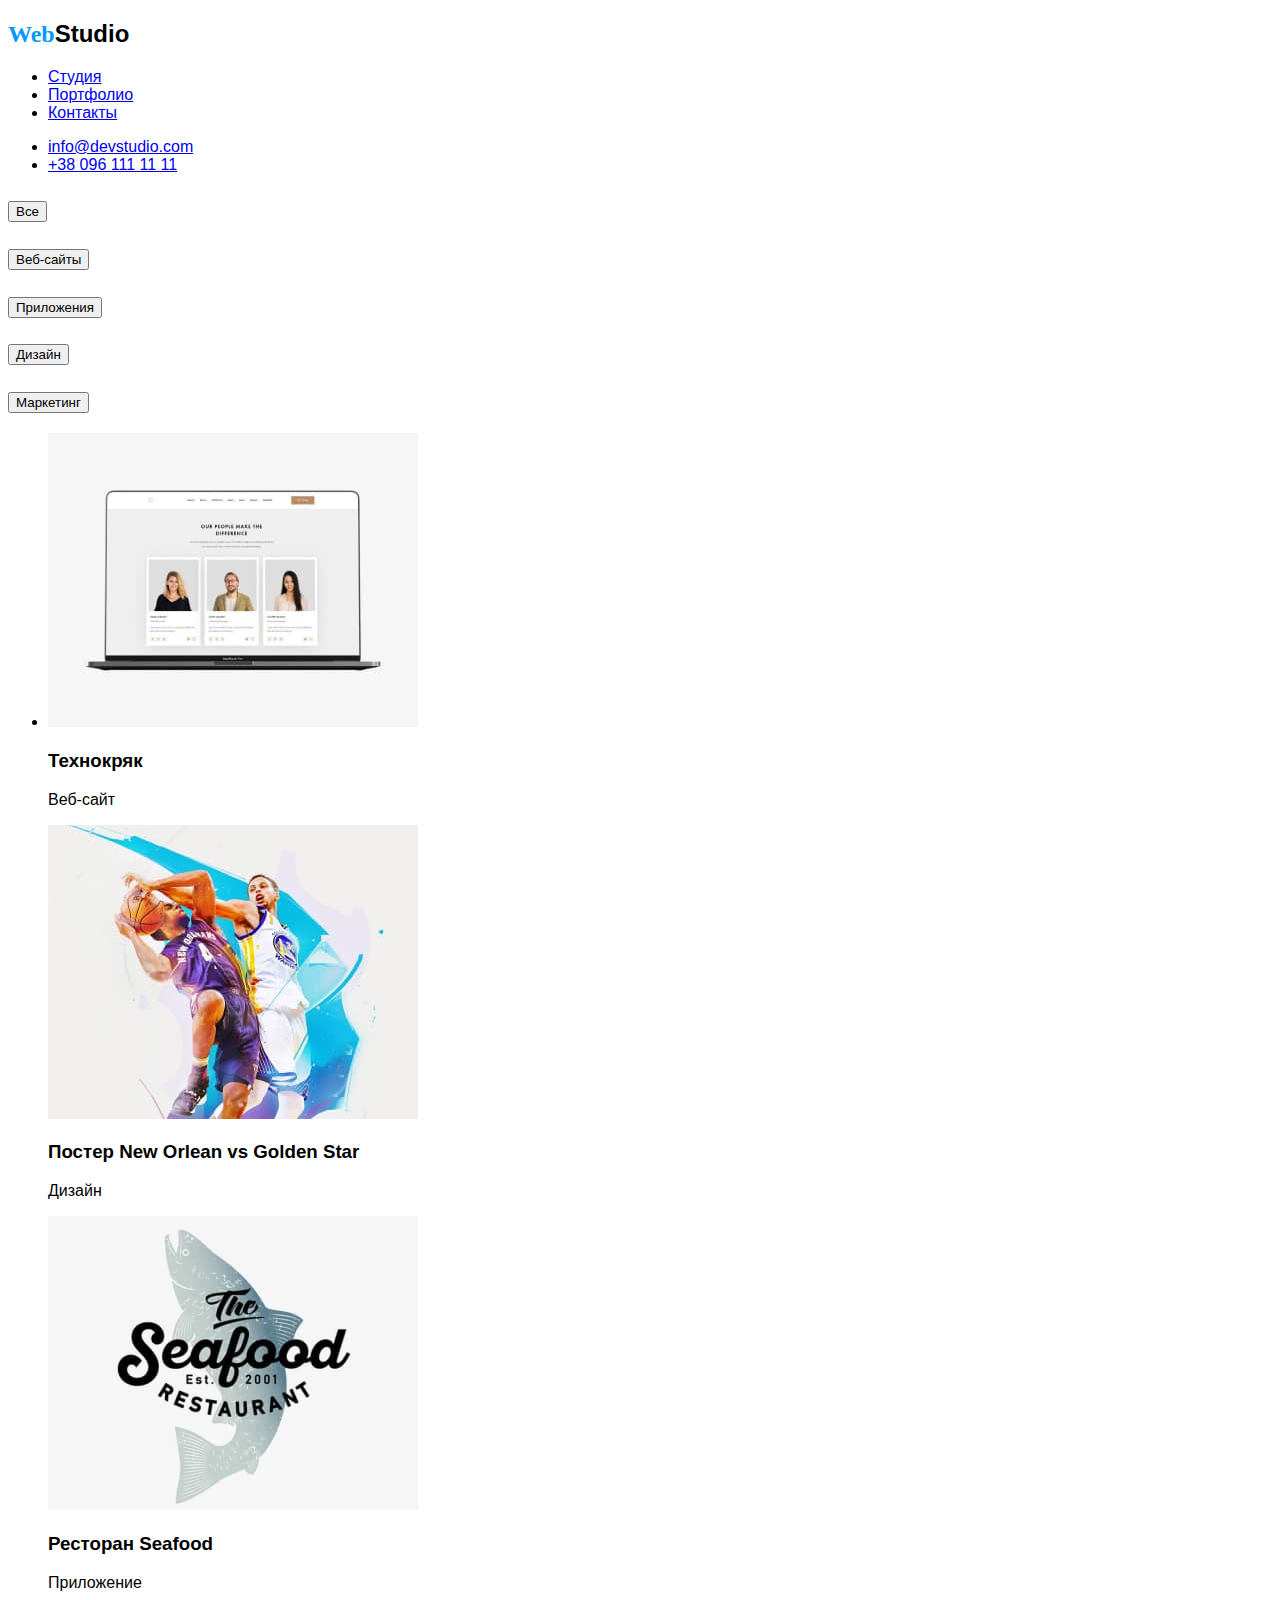
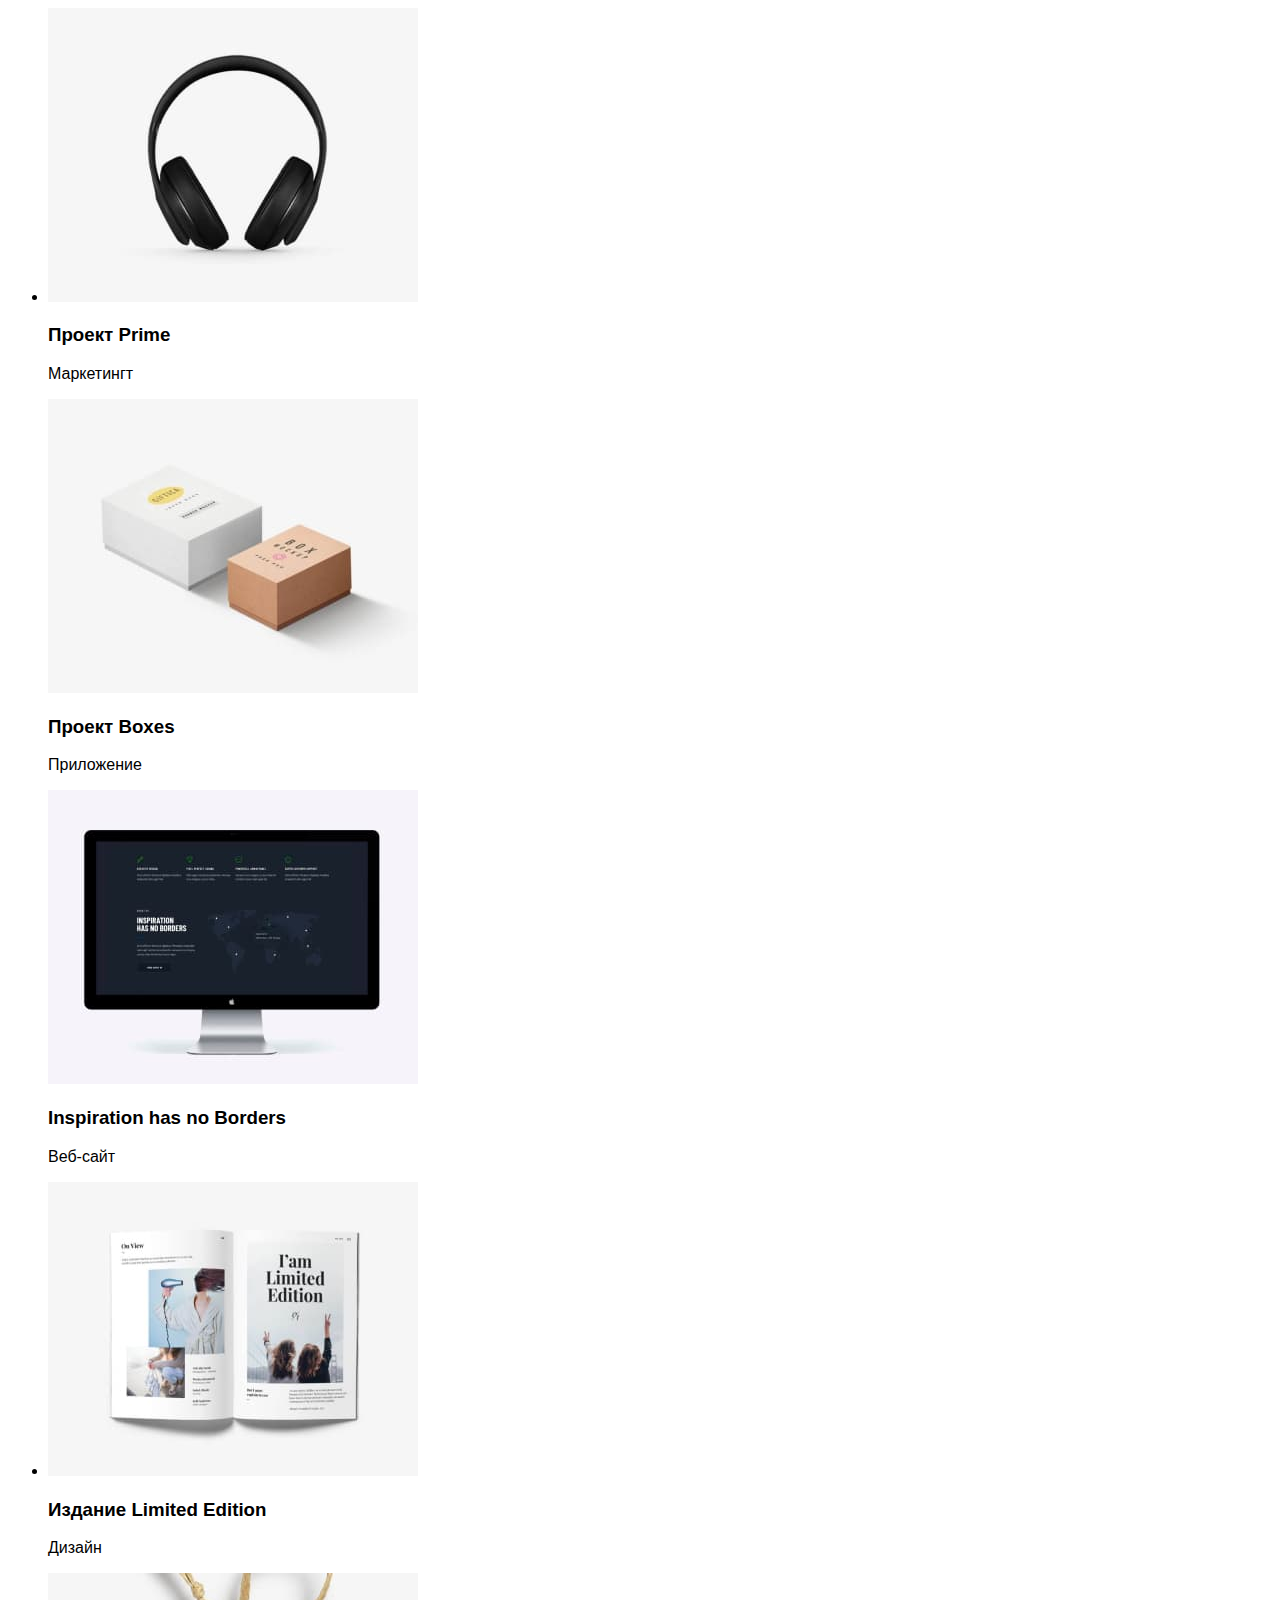
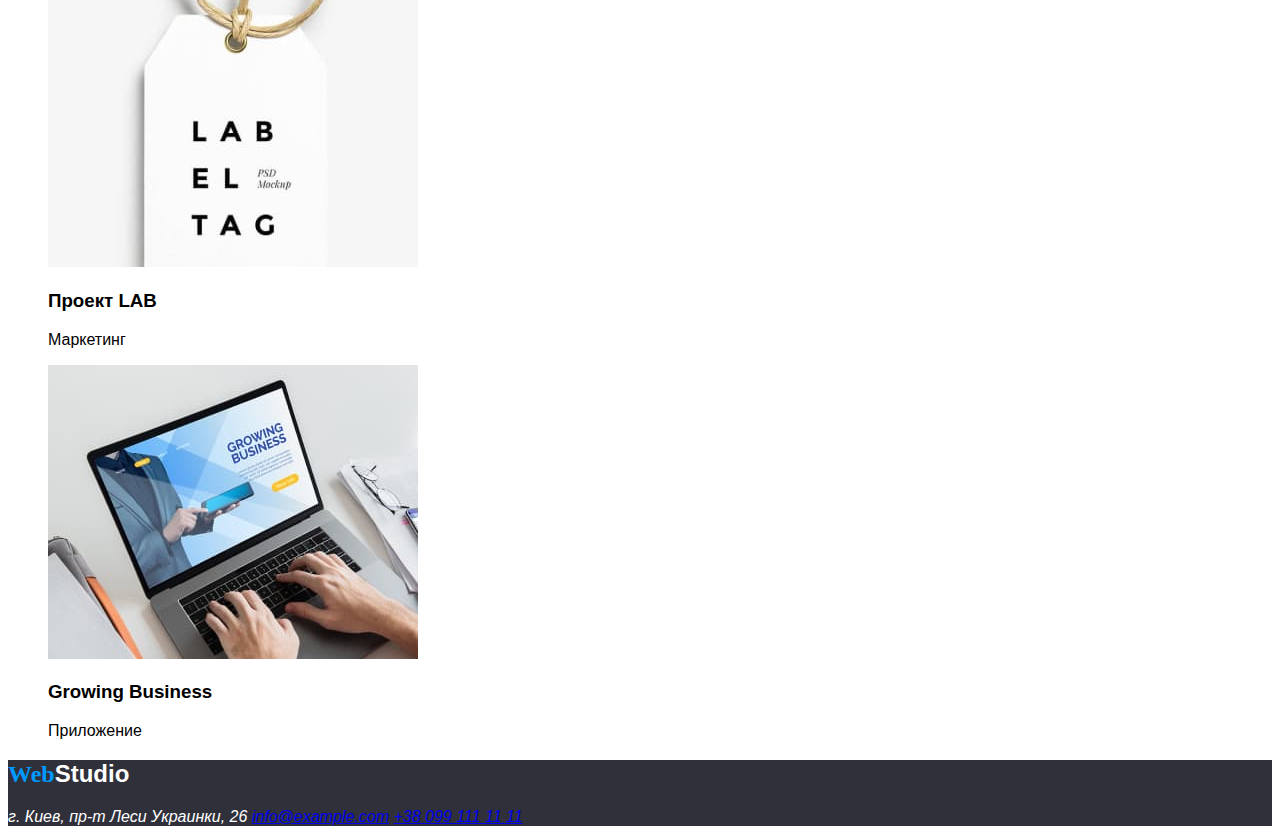
==== portfolio.html @ a8408c74 "новая страница" ====
<!DOCTYPE html>
<html lang="ru">
<head>
    <meta charset="UTF-8">
    <meta http-equiv="X-UA-Compatible" content="IE=edge">
    <meta name="viewport" content="width=device-width, initial-scale=1.0">
    <title>portfolio</title>

    <link rel="stylesheet" href="css/style.css">
</head>
<body>
    <!--Container-->
    
    <!--Верхняя линия-->
    <header class="Верхняя-линия">
        <nav>
            <h2><a href="Web-Studio"></a><span class="accent">Web</span>Studio</h2>
            <ul>
                <li><a href="Студия">Студия</a></li>
                <li><a href="Портфолио">Портфолио</a></li>
                <li><a href="Контакты">Контакты</a></li>
            </ul>
        </nav>

        <ul>
            <li><a href="https://info@devstudio.com" target="_blank" rel="">info@devstudio.com</a></li>
            <li><a href="tel:+380961111111">+38 096 111 11 11</a></li>
        </ul>
    
    </header>

    <main>
        <!--knopka-->
        <section class="knopka">
            <h2><button type="button">Все</button></h2>
        
            <h2><button type="button">Веб-сайты</button></h2>
        
            <h2><button type="button">Приложения</button></h2>
        
            <h2><button type="button">Дизайн</button></h2>
        
            <h2><button type="button">Маркетинг</button></h2>
        </section>

        <!--foto-->
        <section class="foto">

            <!--erste-->
            <ul class="erste">

                <li>

                    <img src="img/Technokryak.jpg" alt="Technokryak" width="370" height="294">
                    <h3>Технокряк</h3>
                    <p>Веб-сайт</p>
                                
                    <img src="img/NewOrleanvsGoldenStar.jpg" alt="New Orleanvs Golden Star" width="370" height="294">
                    <h3>Постер New Orlean vs Golden Star</h3>
                    <p>Дизайн</p>

                    <img src="img/Seafood.jpg" alt="Seafood" width="370" height="294">
                    <h3>Ресторан Seafood</h3>
                    <p>Приложение</p>
                </li>

            </ul>

            <!--zweite-->
            <ul class="zweite">

                <li>  

                    <img src="img/Prime.jpg" alt="Prime" width="370" height="294">
                    <h3>Проект Prime</h3>
                    <p>Маркетингт</p>
                        
                    <img src="img/Boxes.jpg" alt="Boxes" width="370" height="294">
                    <h3>Проект Boxes</h3>
                    <p>Приложение</p>

                    <img src="img/Borders.jpg" alt="Borders" width="370" height="294">
                    <h3>Inspiration has no Borders</h3>
                    <p>Веб-сайт</p>
                </li>

            </ul>

            <!--dritte-->
            <ul class="dritte">

                <li>
                    <img src="img/LimitedEdition.jpg" alt="Limited Edition" width="370" height="294">
                    <h3>Издание Limited Edition</h3>
                    <p>Дизайн</p>

                    <img src="img/LAB.jpg" alt="LAB" width="370" height="294">
                    <h3>Проект LAB</h3>
                    <p>Маркетинг</p>

                    <img src="img/Business.jpg" alt="Business" width="370" height="294">
                    <h3>Growing Business</h3>
                    <p>Приложение</p>
                </li>
                
            </ul>

        </section>

        
    </main>

    <footer>
        <section class="footer">
            <h2><span class="accent">Web</span>Studio</h2>
            <address>
                г. Киев, пр-т Леси Украинки, 26
                <a href="https://info@example.com" target="_blank">info@example.com</a>
                <a href="tel:+380991111111">+38 099 111 11 11</a>
        
            </address>
        </section>

    </footer>


</body>
</html>
---- css/style.css ----
body {
  font-family: -apple-system, BlinkMacSystemFont, "Segoe UI", Roboto, Oxygen,
    Ubuntu, Cantarell, "Open Sans", "Helvetica Neue", sans-serif;
}

.accent {
  font-family: Georgia, "Times New Roman", Times, serif;
  color: #0099ff;
  background-color: ;
}

.Шапка {
  color: cornsilk;
  background-color: #2f303a;
}
.footer {
  background-color: #2f303a;
  color: white;
}
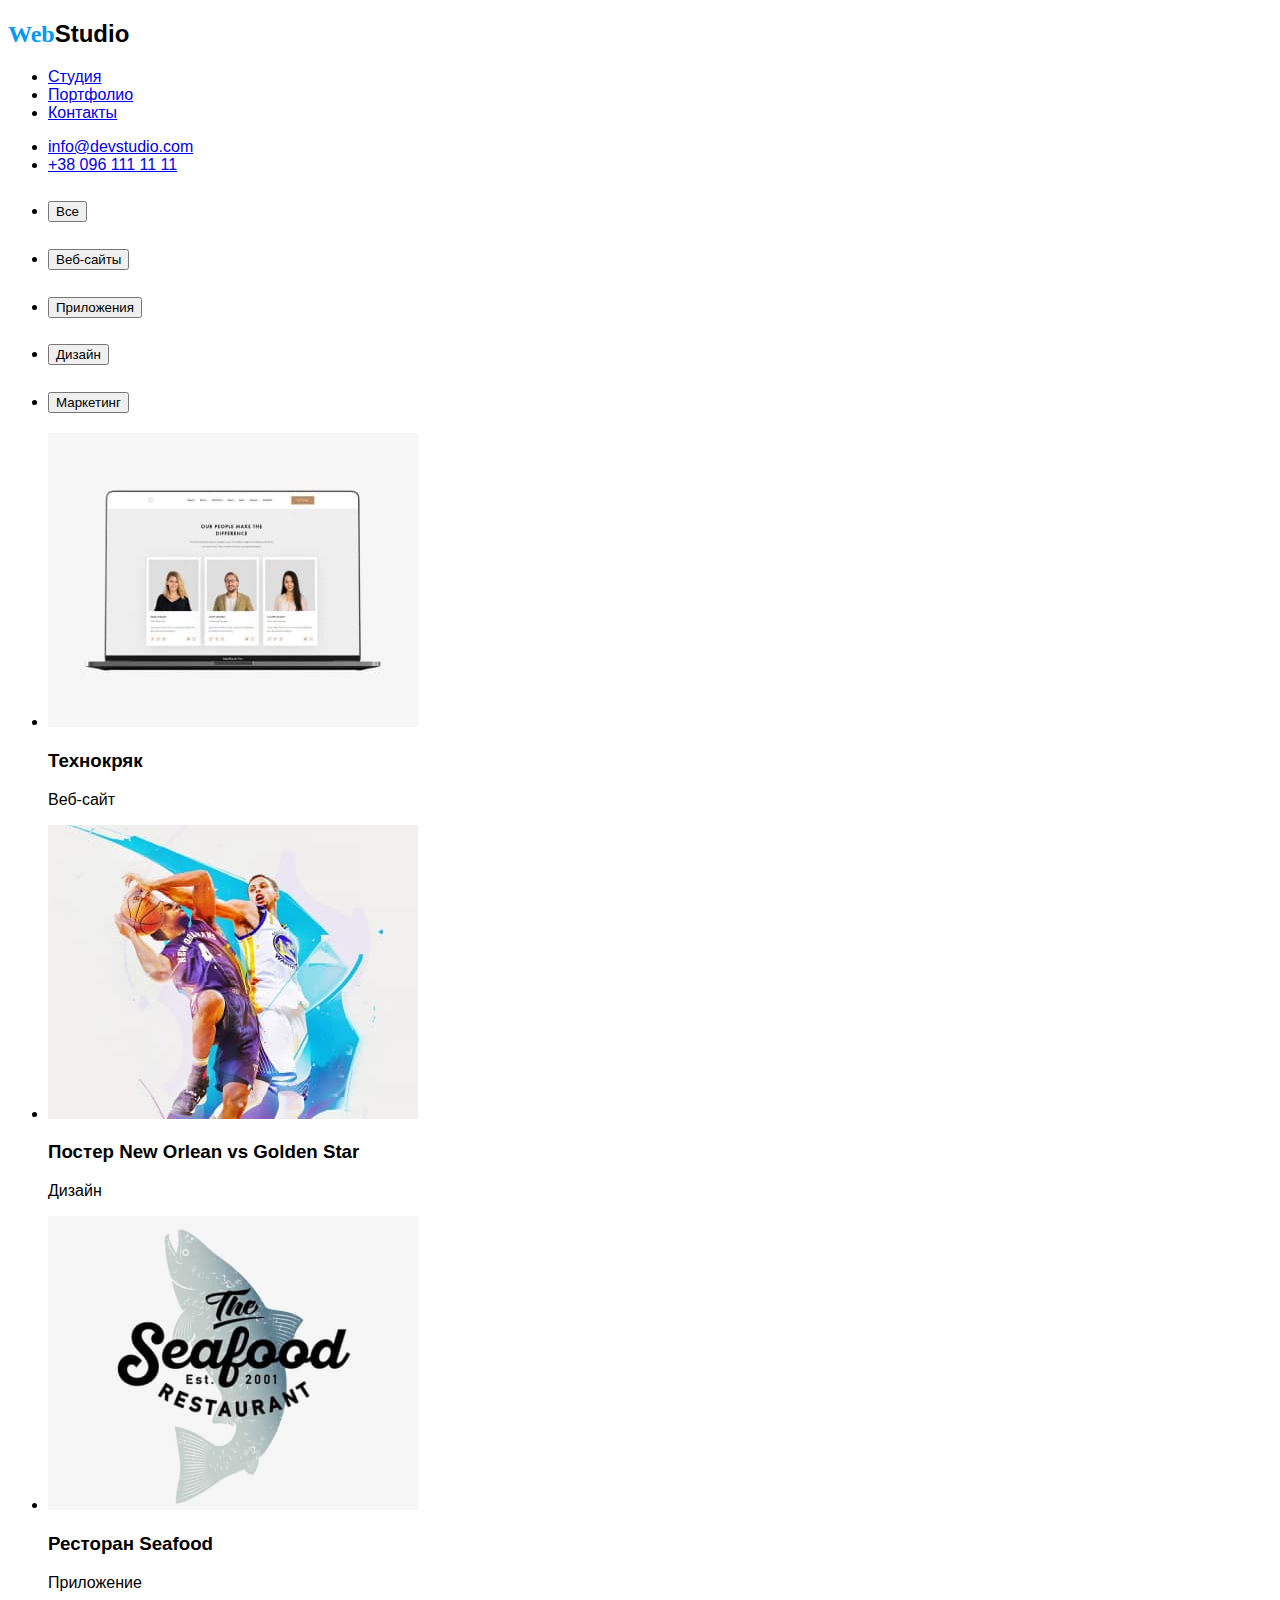
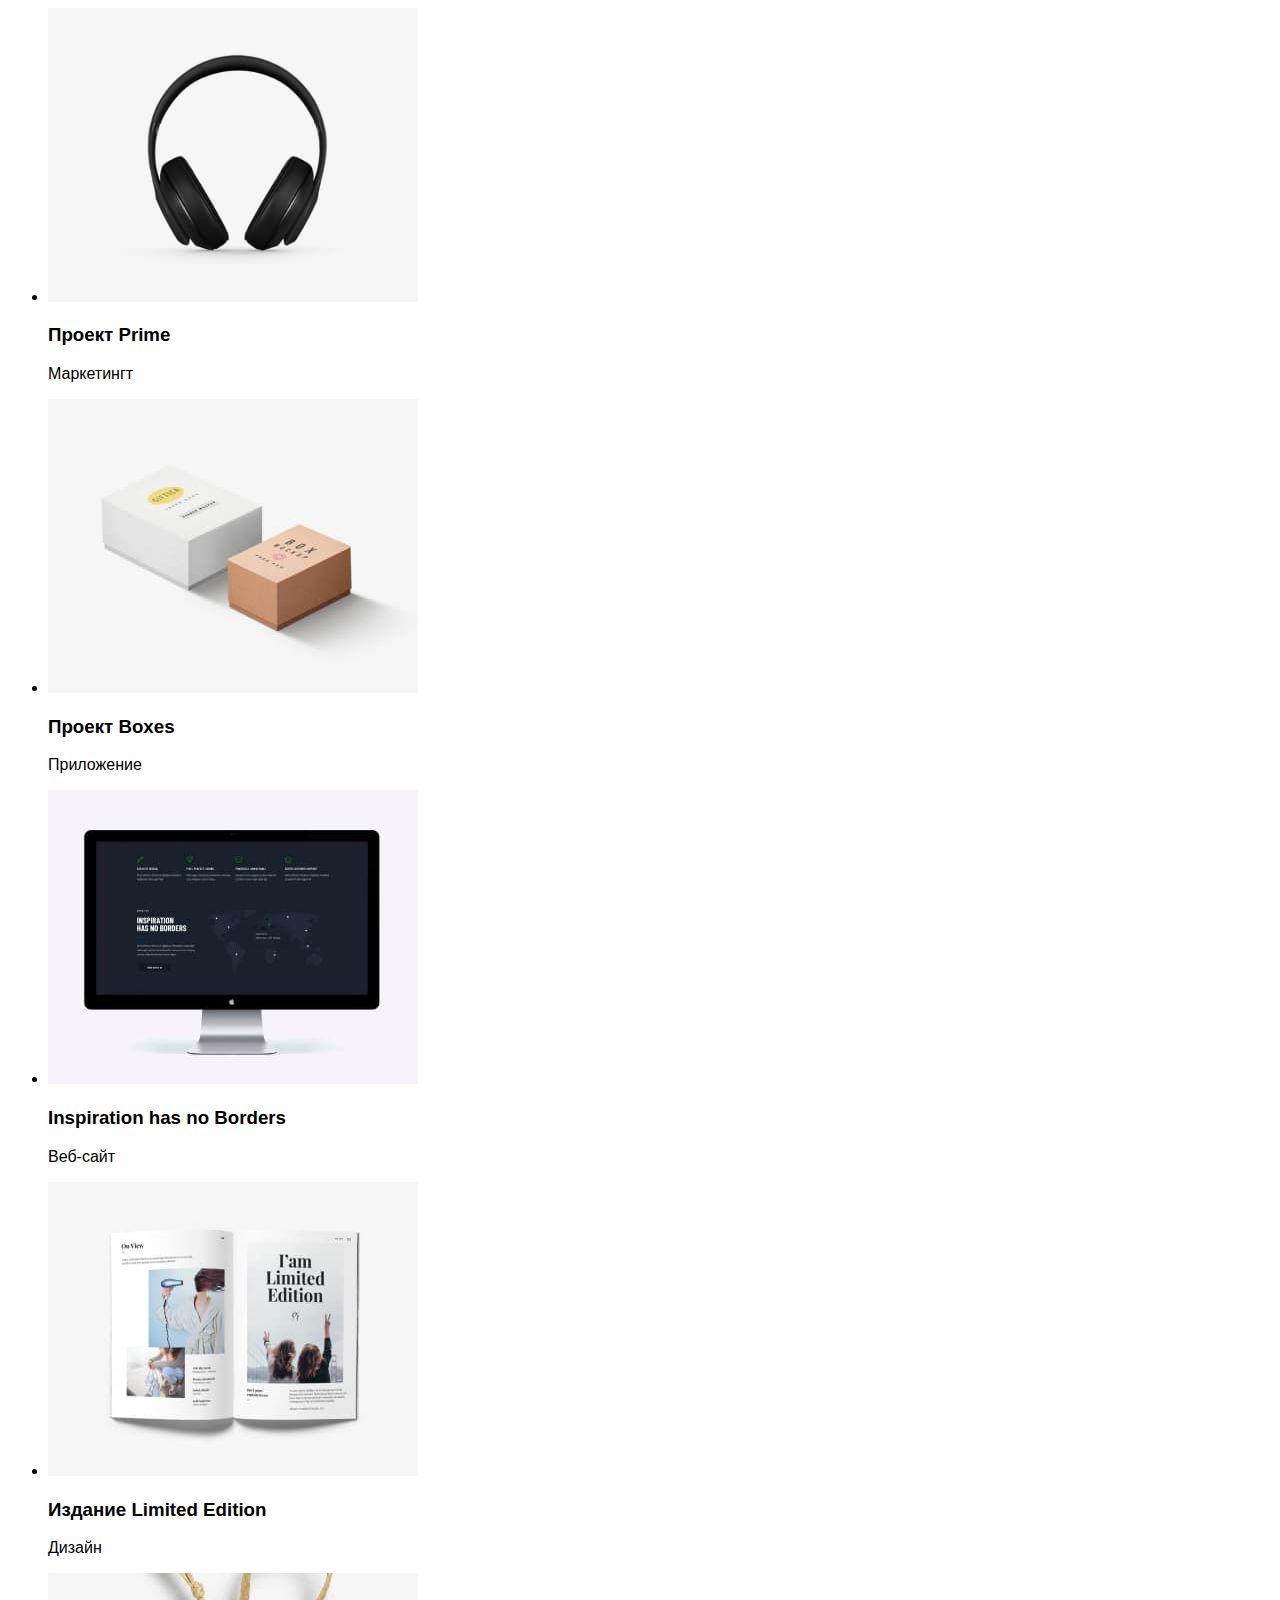
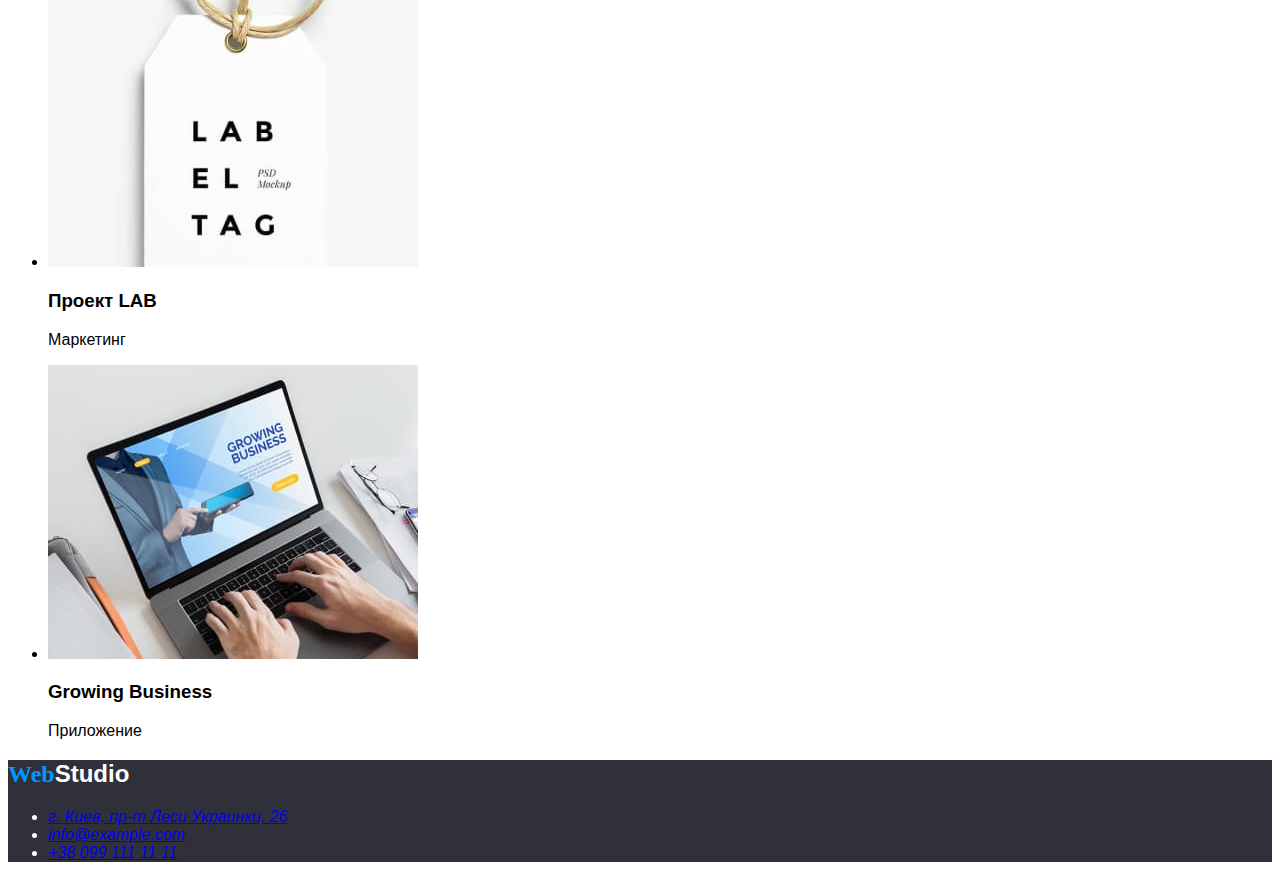
==== commit 33b870e7: "исправления" ====
--- a/portfolio.html
+++ b/portfolio.html
@@ -32,15 +32,17 @@
     <main>
         <!--knopka-->
         <section class="knopka">
-            <h2><button type="button">Все</button></h2>
-        
-            <h2><button type="button">Веб-сайты</button></h2>
-        
-            <h2><button type="button">Приложения</button></h2>
-        
-            <h2><button type="button">Дизайн</button></h2>
-        
-            <h2><button type="button">Маркетинг</button></h2>
+            <ul>
+                <li><h2><button type="button">Все</button></h2></li>
+            
+                <li><h2><button type="button">Веб-сайты</button></h2></li>
+            
+                <li><h2><button type="button">Приложения</button></h2></li>
+            
+                <li><h2><button type="button">Дизайн</button></h2></li>
+            
+                <li><h2><button type="button">Маркетинг</button></h2></li>
+            </ul>
         </section>
 
         <!--foto-->
@@ -50,15 +52,16 @@
             <ul class="erste">
 
                 <li>
-
                     <img src="img/Technokryak.jpg" alt="Technokryak" width="370" height="294">
                     <h3>Технокряк</h3>
                     <p>Веб-сайт</p>
-                                
+                </li>
+                <li>
                     <img src="img/NewOrleanvsGoldenStar.jpg" alt="New Orleanvs Golden Star" width="370" height="294">
                     <h3>Постер New Orlean vs Golden Star</h3>
                     <p>Дизайн</p>
-
+                </li>
+                <li>
                     <img src="img/Seafood.jpg" alt="Seafood" width="370" height="294">
                     <h3>Ресторан Seafood</h3>
                     <p>Приложение</p>
@@ -74,11 +77,15 @@
                     <img src="img/Prime.jpg" alt="Prime" width="370" height="294">
                     <h3>Проект Prime</h3>
                     <p>Маркетингт</p>
+                </li>
                         
+                <li>
                     <img src="img/Boxes.jpg" alt="Boxes" width="370" height="294">
                     <h3>Проект Boxes</h3>
                     <p>Приложение</p>
+                </li>
 
+                <li>
                     <img src="img/Borders.jpg" alt="Borders" width="370" height="294">
                     <h3>Inspiration has no Borders</h3>
                     <p>Веб-сайт</p>
@@ -93,11 +100,15 @@
                     <img src="img/LimitedEdition.jpg" alt="Limited Edition" width="370" height="294">
                     <h3>Издание Limited Edition</h3>
                     <p>Дизайн</p>
+               </li>
 
+                <li>
                     <img src="img/LAB.jpg" alt="LAB" width="370" height="294">
                     <h3>Проект LAB</h3>
                     <p>Маркетинг</p>
+                </li>
 
+                <li>
                     <img src="img/Business.jpg" alt="Business" width="370" height="294">
                     <h3>Growing Business</h3>
                     <p>Приложение</p>
@@ -110,17 +121,19 @@
         
     </main>
 
-    <footer>
-        <section class="footer">
-            <h2><span class="accent">Web</span>Studio</h2>
-            <address>
-                г. Киев, пр-т Леси Украинки, 26
-                <a href="https://info@example.com" target="_blank">info@example.com</a>
-                <a href="tel:+380991111111">+38 099 111 11 11</a>
-        
-            </address>
-        </section>
-
+    <!--подвал-->
+    <footer class="подвал">
+    
+        <h2><span class="accent">Web</span>Studio</h2>
+        <address>
+            <ul>
+                <li><a href="г.-Киев,-пр-т-Леси-Украинки,-26">г. Киев, пр-т Леси Украинки, 26</a></li>
+    
+                <li><a href="https://info@example.com" target="_blank">info@example.com</a></li>
+                <li><a href="tel:+380991111111">+38 099 111 11 11</a></li>
+            </ul>
+        </address>
+    
     </footer>
 
 
--- a/css/style.css
+++ b/css/style.css
@@ -3,17 +3,19 @@
     Ubuntu, Cantarell, "Open Sans", "Helvetica Neue", sans-serif;
 }
 
+.Верхняя-линия {
+  background-color: white;
+}
 .accent {
   font-family: Georgia, "Times New Roman", Times, serif;
   color: #0099ff;
-  background-color: ;
 }
 
 .Шапка {
   color: cornsilk;
   background-color: #2f303a;
 }
-.footer {
+.подвал {
   background-color: #2f303a;
   color: white;
 }
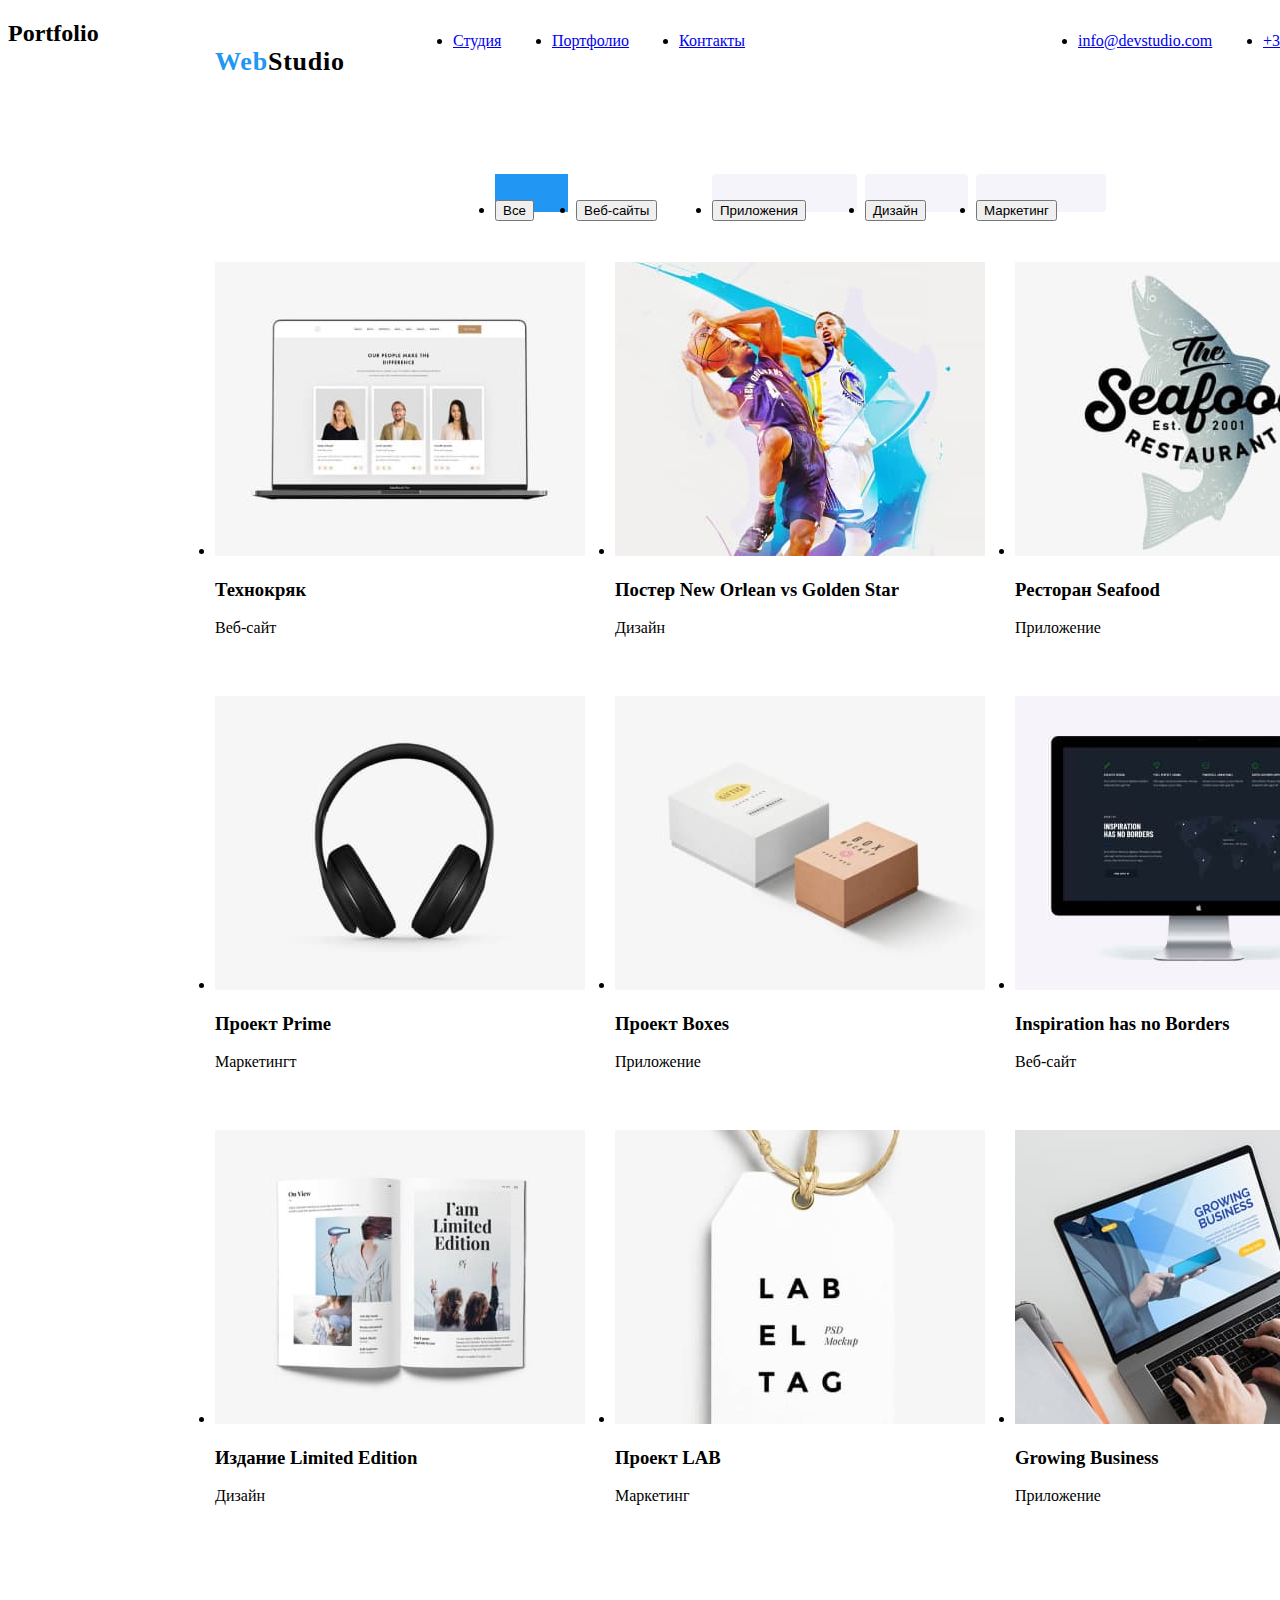
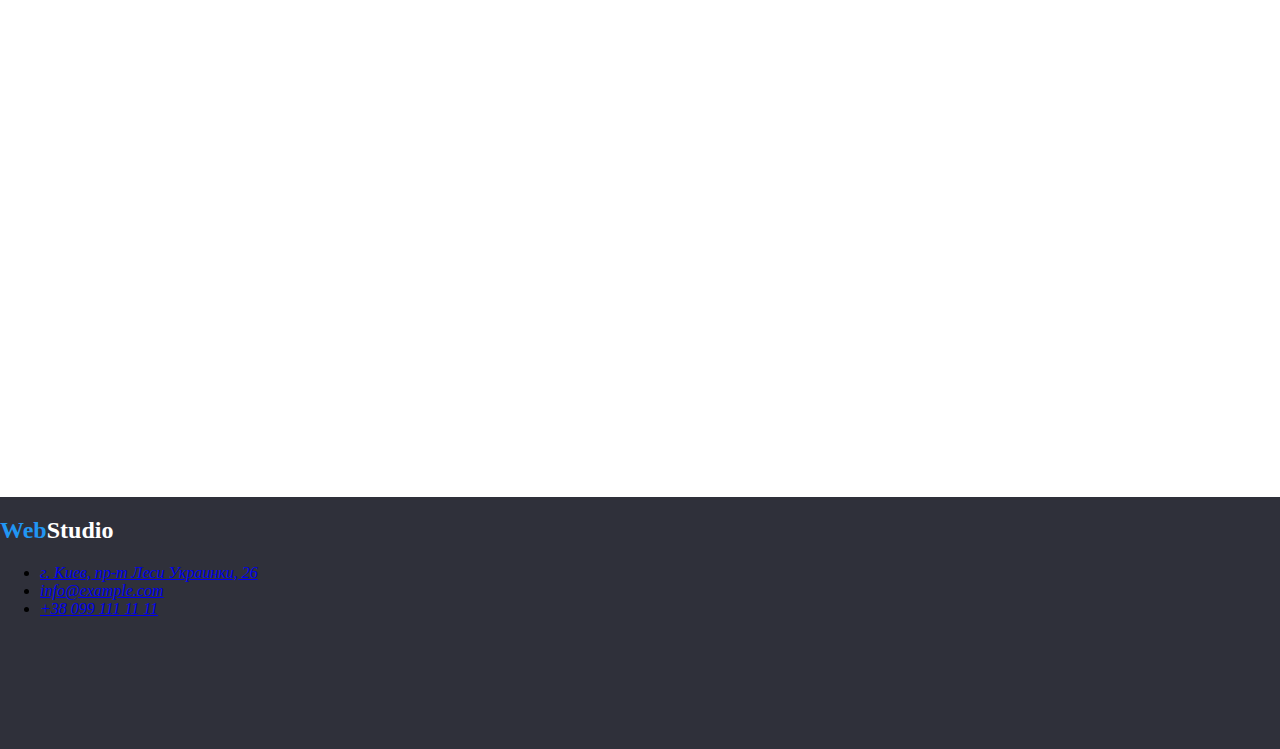
==== commit 40a6670e: "переделка" ====
--- a/portfolio.html
+++ b/portfolio.html
@@ -10,131 +10,143 @@
 </head>
 <body>
     <!--Container-->
-    
-    <!--Верхняя линия-->
-    <header class="Верхняя-линия">
+
+    <!--верхняя линия-->
+    <header class="top-line">
         <nav>
-            <h2><a href="Web-Studio"></a><span class="accent">Web</span>Studio</h2>
-            <ul>
-                <li><a href="Студия">Студия</a></li>
-                <li><a href="Портфолио">Портфолио</a></li>
-                <li><a href="Контакты">Контакты</a></li>
+            <h2 class="Web-Studio1"><a href="Web-Studio"></a><span class="accent">Web</span>Studio</h2>
+            <ul class="drei-cnopka">
+                <li class="Studio"><a href="Студия">Студия</a></li>
+                <li class="Portfolio"><a href="Портфолио">Портфолио</a></li>
+                <li class="Contacts"><a href="Контакты">Контакты</a></li>
             </ul>
         </nav>
-
+    
         <ul>
-            <li><a href="https://info@devstudio.com" target="_blank" rel="">info@devstudio.com</a></li>
-            <li><a href="tel:+380961111111">+38 096 111 11 11</a></li>
+            <li class="httpsinfodevstudio"><a href="https://info@devstudio.com" target="_blank"
+                    rel="">info@devstudio.com</a></li>
+            <li class="tel38096111111"><a href="tel:+380961111111">+38 096 111 11 11</a></li>
         </ul>
     
     </header>
-
-    <main>
-        <!--knopka-->
-        <section class="knopka">
-            <ul>
-                <li><h2><button type="button">Все</button></h2></li>
-            
-                <li><h2><button type="button">Веб-сайты</button></h2></li>
-            
-                <li><h2><button type="button">Приложения</button></h2></li>
-            
-                <li><h2><button type="button">Дизайн</button></h2></li>
-            
-                <li><h2><button type="button">Маркетинг</button></h2></li>
-            </ul>
+    
+    <main> 
+    
+        <section class="knopka"><h2>Portfolio</h2>
+            <!--knopka-->
+             
+            <section>
+                <ul>
+                    <li class="all">
+                        <h2><button type="button">Все</button></h2>
+                    </li>
+    
+                    <li class="Web-site">
+                        <h2><button type="button">Веб-сайты</button></h2>
+                    </li>
+    
+                    <li class="Applications">
+                        <h2><button type="button">Приложения</button></h2>
+                    </li>
+    
+                    <li class="Disain">
+                        <h2><button type="button">Дизайн</button></h2>
+                    </li>
+    
+                    <li class="Marketing">
+                        <h2><button type="button">Маркетинг</button></h2>
+                    </li>
+                </ul>
+            </section>
+    
+            <!--foto-->
+            <section class="foto">
+    
+                <!--erste-->
+                <ul class="erste">
+    
+                    <li class="Technokryak">
+                        <img src="img/Technokryak.jpg" alt="Technokryak" width="370" height="294">
+                        <h3>Технокряк</h3>
+                        <p>Веб-сайт</p>
+                    </li>
+                    <li class="NewOrleanvsGoldenStar">
+                        <img src="img/NewOrleanvsGoldenStar.jpg" alt="New Orleanvs Golden Star" width="370" height="294">
+                        <h3>Постер New Orlean vs Golden Star</h3>
+                        <p>Дизайн</p>
+                    </li>
+                    <li class="Seafood">
+                        <img src="img/Seafood.jpg" alt="Seafood" width="370" height="294">
+                        <h3>Ресторан Seafood</h3>
+                        <p>Приложение</p>
+                    </li>
+    
+                </ul>
+    
+                <!--zweite-->
+                <ul class="zweite">
+    
+                    <li class="Prime">
+                        <img src="img/Prime.jpg" alt="Prime" width="370" height="294">
+                        <h3>Проект Prime</h3>
+                        <p>Маркетингт</p>
+                    </li>
+    
+                    <li class="Boxes">
+                        <img src="img/Boxes.jpg" alt="Boxes" width="370" height="294">
+                        <h3>Проект Boxes</h3>
+                        <p>Приложение</p>
+                    </li>
+    
+                    <li class="Borders">
+                        <img src="img/Borders.jpg" alt="Borders" width="370" height="294">
+                        <h3>Inspiration has no Borders</h3>
+                        <p>Веб-сайт</p>
+                    </li>
+    
+                </ul>
+    
+                <!--dritte-->
+                <ul class="dritte">
+    
+                    <li class="LimitedEdition">
+                        <img src="img/LimitedEdition.jpg" alt="Limited Edition" width="370" height="294">
+                        <h3>Издание Limited Edition</h3>
+                        <p>Дизайн</p>
+                    </li>
+    
+                    <li class="LAB">
+                        <img src="img/LAB.jpg" alt="LAB" width="370" height="294">
+                        <h3>Проект LAB</h3>
+                        <p>Маркетинг</p>
+                    </li>
+    
+                    <li class="Business">
+                        <img src="img/Business.jpg" alt="Business" width="370" height="294">
+                        <h3>Growing Business</h3>
+                        <p>Приложение</p>
+                    </li>
+                </ul>
+            </section>
         </section>
-
-        <!--foto-->
-        <section class="foto">
-
-            <!--erste-->
-            <ul class="erste">
-
-                <li>
-                    <img src="img/Technokryak.jpg" alt="Technokryak" width="370" height="294">
-                    <h3>Технокряк</h3>
-                    <p>Веб-сайт</p>
-                </li>
-                <li>
-                    <img src="img/NewOrleanvsGoldenStar.jpg" alt="New Orleanvs Golden Star" width="370" height="294">
-                    <h3>Постер New Orlean vs Golden Star</h3>
-                    <p>Дизайн</p>
-                </li>
-                <li>
-                    <img src="img/Seafood.jpg" alt="Seafood" width="370" height="294">
-                    <h3>Ресторан Seafood</h3>
-                    <p>Приложение</p>
-                </li>
-
-            </ul>
-
-            <!--zweite-->
-            <ul class="zweite">
-
-                <li>  
-
-                    <img src="img/Prime.jpg" alt="Prime" width="370" height="294">
-                    <h3>Проект Prime</h3>
-                    <p>Маркетингт</p>
-                </li>
-                        
-                <li>
-                    <img src="img/Boxes.jpg" alt="Boxes" width="370" height="294">
-                    <h3>Проект Boxes</h3>
-                    <p>Приложение</p>
-                </li>
-
-                <li>
-                    <img src="img/Borders.jpg" alt="Borders" width="370" height="294">
-                    <h3>Inspiration has no Borders</h3>
-                    <p>Веб-сайт</p>
-                </li>
-
-            </ul>
-
-            <!--dritte-->
-            <ul class="dritte">
-
-                <li>
-                    <img src="img/LimitedEdition.jpg" alt="Limited Edition" width="370" height="294">
-                    <h3>Издание Limited Edition</h3>
-                    <p>Дизайн</p>
-               </li>
-
-                <li>
-                    <img src="img/LAB.jpg" alt="LAB" width="370" height="294">
-                    <h3>Проект LAB</h3>
-                    <p>Маркетинг</p>
-                </li>
-
-                <li>
-                    <img src="img/Business.jpg" alt="Business" width="370" height="294">
-                    <h3>Growing Business</h3>
-                    <p>Приложение</p>
-                </li>
-                
-            </ul>
-
-        </section>
-
-        
+    
     </main>
-
+    
     <!--подвал-->
-    <footer class="подвал">
+    <footer class="footer">
     
-        <h2><span class="accent">Web</span>Studio</h2>
+        <h2 class="Web-Studio"><a href="Web-Studio"></a><span class="accent">Web</span>Studio</h2>
         <address>
             <ul>
                 <li><a href="г.-Киев,-пр-т-Леси-Украинки,-26">г. Киев, пр-т Леси Украинки, 26</a></li>
     
-                <li><a href="https://info@example.com" target="_blank">info@example.com</a></li>
+                <li><a href="httpsinfom" target="_blank">info@example.com</a></li>
                 <li><a href="tel:+380991111111">+38 099 111 11 11</a></li>
             </ul>
         </address>
     
     </footer>
+  
 
 
 </body>
--- a/css/style.css
+++ b/css/style.css
@@ -1,21 +1,458 @@
-body {
-  font-family: -apple-system, BlinkMacSystemFont, "Segoe UI", Roboto, Oxygen,
-    Ubuntu, Cantarell, "Open Sans", "Helvetica Neue", sans-serif;
-}
-
-.Верхняя-линия {
-  background-color: white;
+.body {
+  position: relative;
+  width: 1600px;
+  height: 2349px;
+  background: #ffffff;
+}
+
+/**верхняя линия**/
+
+.top-line {
+  position: absolute;
+  width: 1600px;
+  height: 80px;
+  left: 0px;
+  top: 0px;
+}
+
+.Web-Studio1 {
+  position: absolute;
+  width: 145px;
+  height: 31px;
+  left: 215px;
+  top: 24px;
+  font-family: Raleway;
+  font-style: normal;
+  font-weight: bold;
+  font-size: 26px;
+  line-height: 31px;
+  /* identical to box height */
+
+  letter-spacing: 0.03em;
 }
 .accent {
-  font-family: Georgia, "Times New Roman", Times, serif;
-  color: #0099ff;
-}
-
-.Шапка {
-  color: cornsilk;
-  background-color: #2f303a;
-}
-.подвал {
-  background-color: #2f303a;
+  color: #2196f3;
+}
+.ddrei-cnopka {
+  position: absolute;
+  width: 294px;
+  height: 16px;
+  left: 453px;
+  top: 32px;
+}
+.Studio {
+  position: absolute;
+  width: 49px;
+  height: 16px;
+  left: 453px;
+  top: 32px;
+}
+.Portfolio {
+  position: absolute;
+  width: 77px;
+  height: 16px;
+  left: 552px;
+  top: 32px;
+}
+.Contacts {
+  position: absolute;
+  width: 68px;
+  height: 16px;
+  left: 679px;
+  top: 32px;
+}
+.httpsinfodevstudio {
+  position: absolute;
+  width: 135px;
+  height: 16px;
+  left: 1078px;
+  top: 32px;
+}
+.tel38096111111 {
+  position: absolute;
+  width: 122px;
+  height: 16px;
+  left: 1263px;
+  top: 32px;
+}
+
+/**index**/
+
+/**шапка**/
+
+.cap {
+  position: absolute;
+  width: 1600px;
+  height: 600px;
+  left: 0px;
+  top: 80px;
+  background: #2f303a;
+}
+.effective {
+  position: absolute;
+  width: 696px;
+  height: 120px;
+  left: 452px;
+  top: 280px;
+
+  font-family: Roboto;
+  font-style: normal;
+  font-weight: 900;
+  font-size: 44px;
+  line-height: 60px;
+  /* or 136% */
+
+  text-align: center;
+  letter-spacing: 0.06em;
+  text-transform: uppercase;
+
+  color: #ffffff;
+}
+.to-order {
+  position: absolute;
+  width: 136px;
+  height: 30px;
+  left: 732px;
+  top: 440px;
   color: white;
-}
+  background: #2196f3;
+}
+
+/**особенности**/
+
+/**.peculiarities1 {
+  position: absolute;
+  width: 1170px;
+  height: 101px;
+  left: 215px;
+  top: 774px;
+}**/
+
+.block1 {
+  position: absolute;
+  width: 270px;
+  height: 101px;
+  left: 215px;
+  top: 774px;
+}
+/**.block11 {
+  position: absolute;
+  width: 270px;
+  height: 16px;
+  left: 215px;
+  top: 774px;
+}
+
+.block111 {
+  position: absolute;
+  width: 270px;
+  height: 75px;
+  left: 215px;
+  top: 800px;
+}**/
+
+.block2 {
+  position: absolute;
+  width: 270px;
+  height: 101px;
+  left: 515px;
+  top: 774px;
+}
+/**.block22 {
+  position: absolute;
+  width: 270px;
+  height: 16px;
+  left: 515px;
+  top: 774px;
+}
+.block222 {
+  position: absolute;
+  width: 270px;
+  height: 75px;
+  left: 515px;
+  top: 800px;
+}**/
+
+.block3 {
+  position: absolute;
+  width: 270px;
+  height: 101px;
+  left: 815px;
+  top: 774px;
+}
+/**.block33 {
+  position: absolute;
+  width: 270px;
+  height: 16px;
+  left: 815px;
+  top: 774px;
+}
+.block333 {
+  position: absolute;
+  width: 270px;
+  height: 75px;
+  left: 815px;
+  top: 800px;
+}**/
+.block4 {
+  position: absolute;
+  width: 270px;
+  height: 101px;
+  left: 1115px;
+  top: 774px;
+}
+/**.block44 {
+  position: absolute;
+  width: 270px;
+  height: 16px;
+  left: 1115px;
+  top: 774px;
+}
+.block444 {
+  position: absolute;
+  width: 270px;
+  height: 75px;
+  left: 1115px;
+  top: 800px;
+}**/
+
+/**Чем мы занимаемся**/
+/**.how {
+  position: absolute;
+  width: 1170px;
+  height: 386px;
+  left: 215px;
+  top: 969px;
+}**/
+.how1 {
+  position: absolute;
+  width: 376px;
+  height: 42px;
+  left: 612px;
+  top: 969px;
+}
+
+.imgbox1 {
+  position: absolute;
+  width: 370px;
+  height: 294px;
+  left: 215px;
+  top: 1061px;
+}
+.imgbox2 {
+  position: absolute;
+  width: 370px;
+  height: 294px;
+  left: 615px;
+  top: 1061px;
+}
+.imgbox3 {
+  position: absolute;
+  width: 370px;
+  height: 294px;
+  left: 1015px;
+  top: 1061px;
+}
+
+/**Наша команда**/
+
+/**.ourteam {
+  position: absolute;
+  width: 1600px;
+  height: 648px;
+  left: 0px;
+  top: 1449px;
+}**/
+
+.our {
+  position: absolute;
+  width: 264px;
+  height: 42px;
+  left: 668px;
+  top: 1543px;
+}
+
+/**.fotogrupp {
+  position: absolute;
+  width: 1170px;
+  height: 368px;
+  left: 272px;
+  top: 1635px;
+}**/
+
+.Igor {
+  position: absolute;
+  width: 270px;
+  height: 368px;
+  left: 272px;
+  top: 1635px;
+}
+
+.Olha {
+  position: absolute;
+  width: 270px;
+  height: 368px;
+  left: 572px;
+  top: 1635px;
+}
+.Nicola {
+  position: absolute;
+  width: 270px;
+  height: 368px;
+  left: 872px;
+  top: 1635px;
+}
+.Mihail {
+  position: absolute;
+  width: 270px;
+  height: 368px;
+  left: 1172px;
+  top: 1635px;
+}
+
+/**portfolio**/
+
+/**knopka**/
+
+.knopka {
+  width: 1170px;
+  height: 1360px;
+  top: 174px;
+  left: 215px;
+  blend: Pass through;
+}
+
+.all {
+  position: absolute;
+  width: 73px;
+  height: 38px;
+  left: 495px;
+  top: 174px;
+
+  background: #2196f3;
+}
+
+.Web-site {
+  position: absolute;
+  width: 128px;
+  height: 38px;
+  left: 576px;
+  top: 174px;
+
+  background: * * #f5f4fa;
+  border-radius: 4px;
+}
+.Applications {
+  position: absolute;
+  width: 145px;
+  height: 38px;
+  left: 712px;
+  top: 174px;
+
+  background: #f5f4fa;
+  border-radius: 4px;
+}
+
+.Disain {
+  position: absolute;
+  width: 103px;
+  height: 38px;
+  left: 865px;
+  top: 174px;
+
+  background: #f5f4fa;
+  border-radius: 4px;
+}
+.Marketing {
+  position: absolute;
+  width: 130px;
+  height: 38px;
+  left: 976px;
+  top: 174px;
+
+  background: #f5f4fa;
+  border-radius: 4px;
+}
+
+/**foto**/
+
+/**erste**/
+.Technokryak {
+  position: absolute;
+  width: 370px;
+  height: 404px;
+  left: 215px;
+  top: 262px;
+}
+.NewOrleanvsGoldenStar {
+  position: absolute;
+  width: 370px;
+  height: 294px;
+  left: 615px;
+  top: 262px;
+}
+.Seafood {
+  position: absolute;
+  width: 370px;
+  height: 294px;
+  left: 1015px;
+  top: 262px;
+}
+
+/**zweite**/
+.Prime {
+  position: absolute;
+  width: 370px;
+  height: 294px;
+  left: 215px;
+  top: 696px;
+}
+.Boxes {
+  position: absolute;
+  width: 370px;
+  height: 294px;
+  left: 615px;
+  top: 696px;
+}
+.Borders {
+  position: absolute;
+  width: 370px;
+  height: 294px;
+  left: 1015px;
+  top: 696px;
+}
+/**dritte**/
+.LimitedEdition {
+  position: absolute;
+  width: 370px;
+  height: 294px;
+  left: 215px;
+  top: 1130px;
+}
+.LAB {
+  position: absolute;
+  width: 370px;
+  height: 294px;
+  left: 615px;
+  top: 1130px;
+}
+.Business {
+  position: absolute;
+  width: 370px;
+  height: 294px;
+  left: 1015px;
+  top: 1130px;
+}
+/**подвал**/
+.footer {
+  position: absolute;
+  width: 1600px;
+  height: 252px;
+  left: 0px;
+  top: 2097px;
+  background: #2f303a;
+}
+
+.Web-Studio {
+  color: #ffffff;
+}
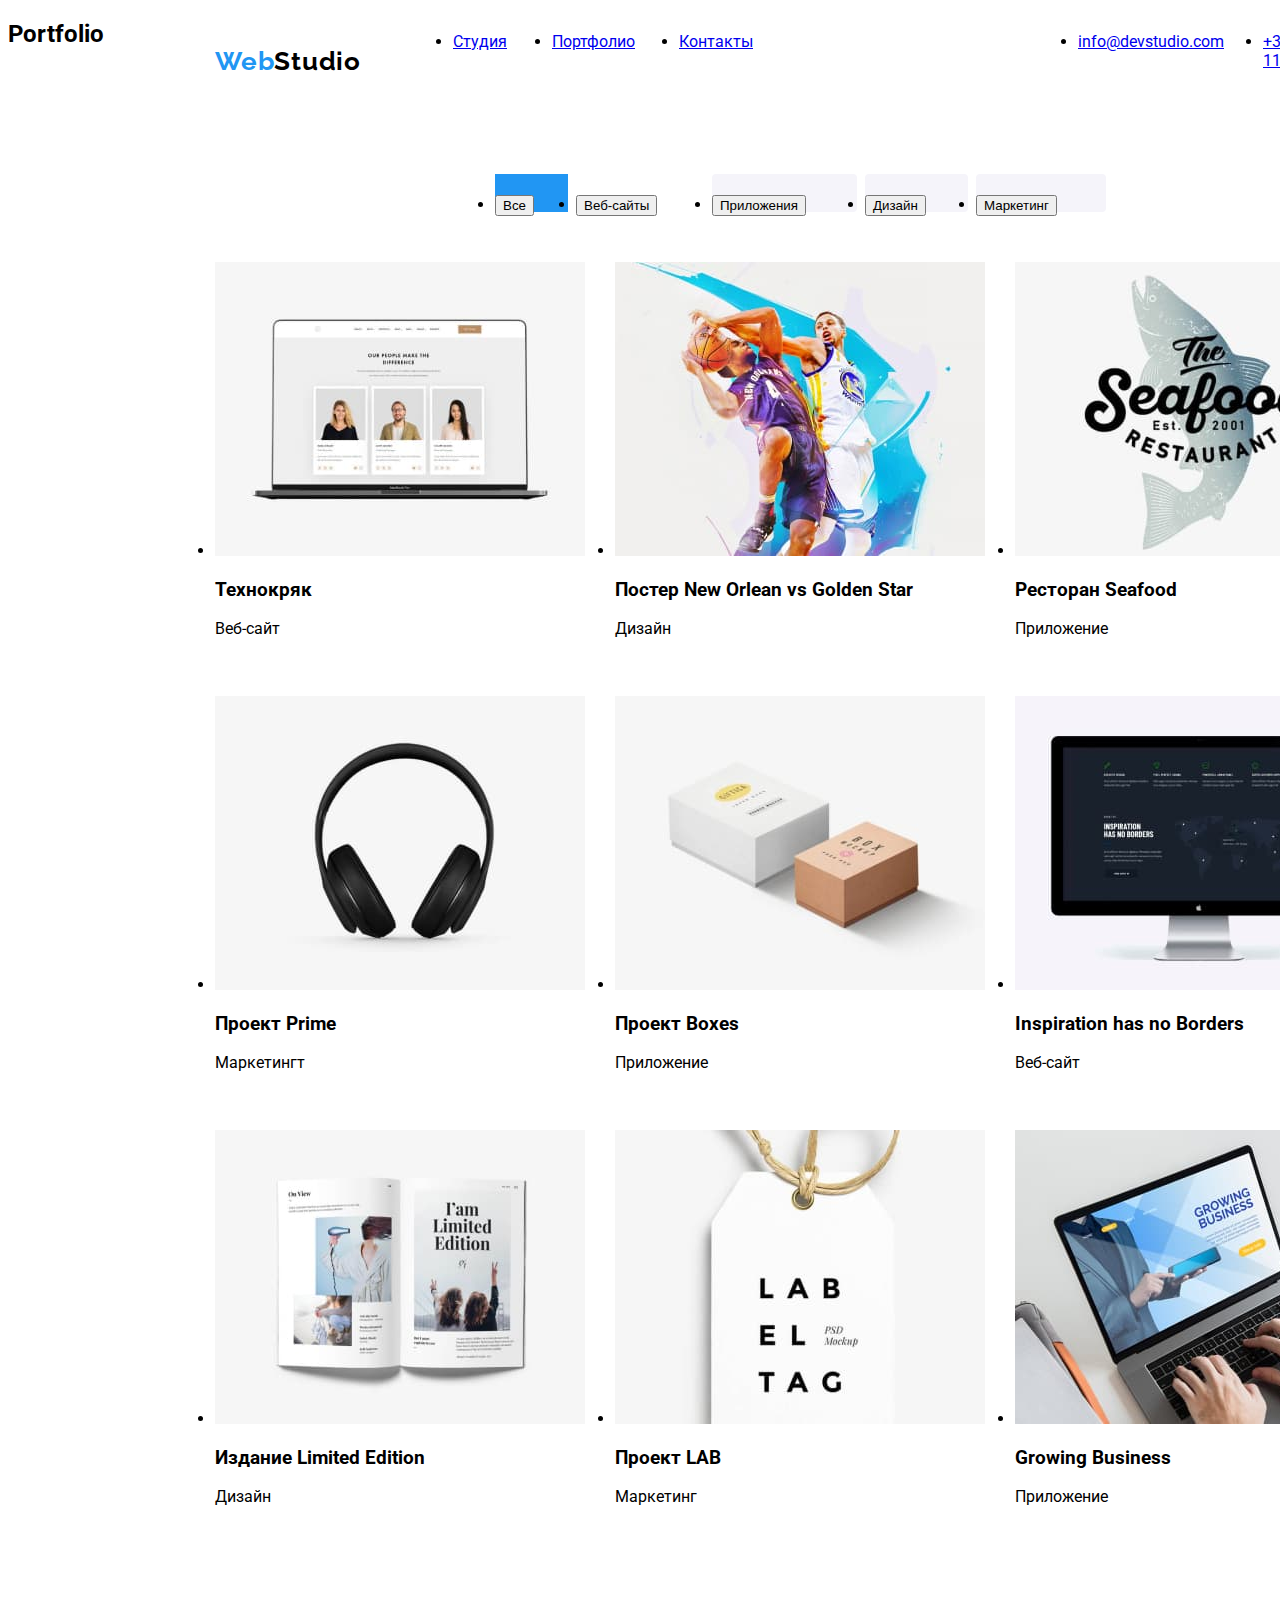
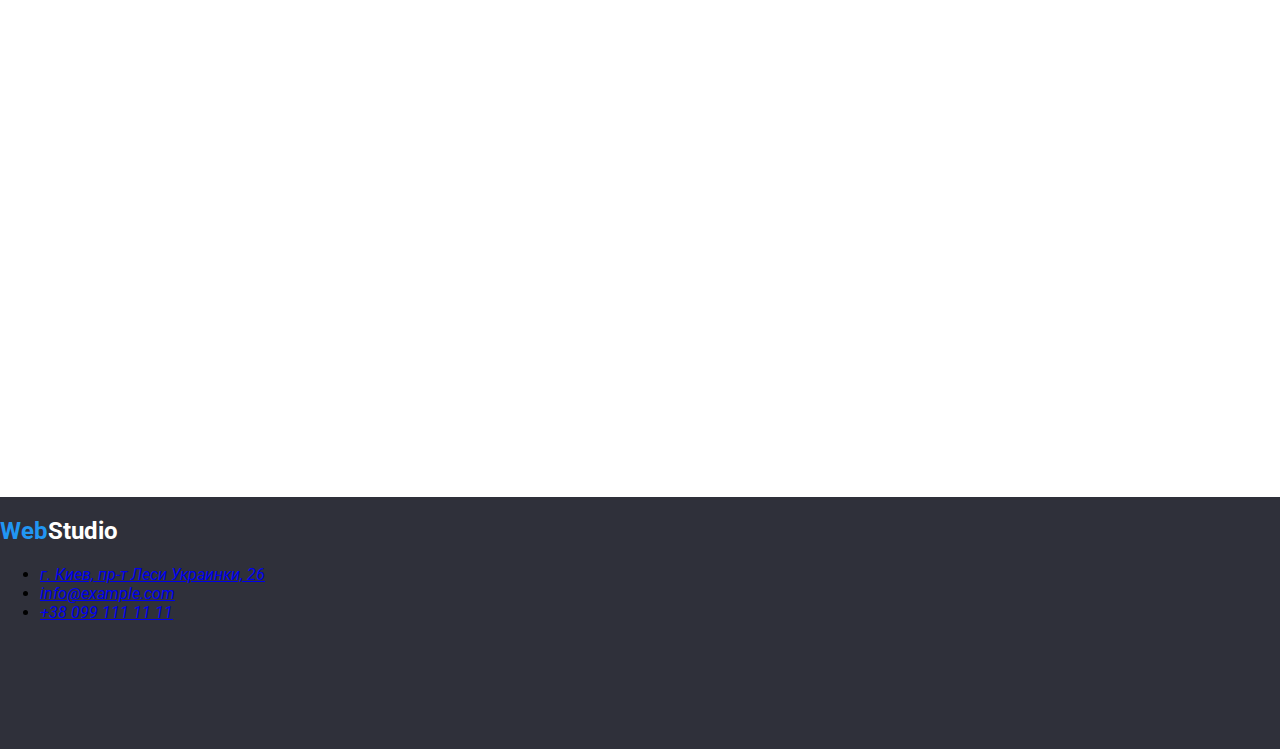
==== commit eb5c0bc6: "09.10" ====
--- a/portfolio.html
+++ b/portfolio.html
@@ -5,6 +5,11 @@
     <meta http-equiv="X-UA-Compatible" content="IE=edge">
     <meta name="viewport" content="width=device-width, initial-scale=1.0">
     <title>portfolio</title>
+    <link rel="preconnect" href="https://fonts.googleapis.com">
+    <link rel="preconnect" href="https://fonts.gstatic.com" crossorigin>
+    
+    <link href="https://fonts.googleapis.com/css2?family=Raleway:wght@700&family=Roboto:ital,wght@0,400;0,500;0,900;1,400&display=swap" rel="stylesheet">
+    <link href="https://fonts.googleapis.com/css2?family=Roboto:wght@500;900&display=swap" rel="stylesheet">
 
     <link rel="stylesheet" href="css/style.css">
 </head>
@@ -12,7 +17,7 @@
     <!--Container-->
 
     <!--верхняя линия-->
-    <header class="top-line">
+    <header class="header">
         <nav>
             <h2 class="Web-Studio1"><a href="Web-Studio"></a><span class="accent">Web</span>Studio</h2>
             <ul class="drei-cnopka">
@@ -23,8 +28,8 @@
         </nav>
     
         <ul>
-            <li class="httpsinfodevstudio"><a href="https://info@devstudio.com" target="_blank"
-                    rel="">info@devstudio.com</a></li>
+            <li class="httpsinfodevstudio"><a href="https://info@devstudio.com" target="_blank" rel="">info@devstudio.com</a></li>
+            
             <li class="tel38096111111"><a href="tel:+380961111111">+38 096 111 11 11</a></li>
         </ul>
     
@@ -37,24 +42,24 @@
              
             <section>
                 <ul>
-                    <li class="all">
-                        <h2><button type="button">Все</button></h2>
+                    <li class="all" id="">
+                        <h3><button class="" type="button">Все</button></h3>
                     </li>
     
                     <li class="Web-site">
-                        <h2><button type="button">Веб-сайты</button></h2>
+                        <h3><button class="" type="button">Веб-сайты</button></h3>
                     </li>
     
                     <li class="Applications">
-                        <h2><button type="button">Приложения</button></h2>
+                        <h3><button class="" type="button">Приложения</button></h3>
                     </li>
     
                     <li class="Disain">
-                        <h2><button type="button">Дизайн</button></h2>
+                        <h3><button class="" type="button">Дизайн</button></h3>
                     </li>
     
                     <li class="Marketing">
-                        <h2><button type="button">Маркетинг</button></h2>
+                        <h3><button class="" type="button" href="">Маркетинг</button></h3>
                     </li>
                 </ul>
             </section>
@@ -86,7 +91,7 @@
                 <!--zweite-->
                 <ul class="zweite">
     
-                    <li class="Prime">
+                    <li class="Prime" id="Prime">
                         <img src="img/Prime.jpg" alt="Prime" width="370" height="294">
                         <h3>Проект Prime</h3>
                         <p>Маркетингт</p>
@@ -115,7 +120,7 @@
                         <p>Дизайн</p>
                     </li>
     
-                    <li class="LAB">
+                    <li class="LAB" id="LAB">
                         <img src="img/LAB.jpg" alt="LAB" width="370" height="294">
                         <h3>Проект LAB</h3>
                         <p>Маркетинг</p>
--- a/css/style.css
+++ b/css/style.css
@@ -1,4 +1,5 @@
 .body {
+  font-family: Roboto;
   position: relative;
   width: 1600px;
   height: 2349px;
@@ -7,7 +8,7 @@
 
 /**верхняя линия**/
 
-.top-line {
+.header-line {
   position: absolute;
   width: 1600px;
   height: 80px;
@@ -25,7 +26,7 @@
   font-style: normal;
   font-weight: bold;
   font-size: 26px;
-  line-height: 31px;
+  line-height: 0, 84;
   /* identical to box height */
 
   letter-spacing: 0.03em;
@@ -33,21 +34,24 @@
 .accent {
   color: #2196f3;
 }
-.ddrei-cnopka {
+/**.drei-cnopka {
+  font-family: Roboto;
   position: absolute;
   width: 294px;
   height: 16px;
   left: 453px;
   top: 32px;
-}
+}**/
 .Studio {
+  font-family: Roboto;
   position: absolute;
   width: 49px;
-  height: 16px;
+  height: 3.06;
   left: 453px;
   top: 32px;
 }
 .Portfolio {
+  font-family: Roboto;
   position: absolute;
   width: 77px;
   height: 16px;
@@ -55,6 +59,7 @@
   top: 32px;
 }
 .Contacts {
+  font-family: Roboto;
   position: absolute;
   width: 68px;
   height: 16px;
@@ -62,6 +67,7 @@
   top: 32px;
 }
 .httpsinfodevstudio {
+  font-family: Roboto;
   position: absolute;
   width: 135px;
   height: 16px;
@@ -69,18 +75,19 @@
   top: 32px;
 }
 .tel38096111111 {
+  font-family: Roboto;
   position: absolute;
   width: 122px;
   height: 16px;
   left: 1263px;
   top: 32px;
 }
-
 /**index**/
 
 /**шапка**/
 
 .cap {
+  font-family: Roboto;
   position: absolute;
   width: 1600px;
   height: 600px;
@@ -129,6 +136,7 @@
 }**/
 
 .block1 {
+  font-family: Roboto;
   position: absolute;
   width: 270px;
   height: 101px;
@@ -150,8 +158,8 @@
   left: 215px;
   top: 800px;
 }**/
-
 .block2 {
+  font-family: Roboto;
   position: absolute;
   width: 270px;
   height: 101px;
@@ -174,6 +182,7 @@
 }**/
 
 .block3 {
+  font-family: Roboto;
   position: absolute;
   width: 270px;
   height: 101px;
@@ -195,6 +204,7 @@
   top: 800px;
 }**/
 .block4 {
+  font-family: Roboto;
   position: absolute;
   width: 270px;
   height: 101px;
@@ -225,6 +235,7 @@
   top: 969px;
 }**/
 .how1 {
+  font-family: Roboto;
   position: absolute;
   width: 376px;
   height: 42px;
@@ -265,6 +276,7 @@
 }**/
 
 .our {
+  font-family: Roboto;
   position: absolute;
   width: 264px;
   height: 42px;
@@ -281,6 +293,7 @@
 }**/
 
 .Igor {
+  font-family: Roboto;
   position: absolute;
   width: 270px;
   height: 368px;
@@ -289,6 +302,7 @@
 }
 
 .Olha {
+  font-family: Roboto;
   position: absolute;
   width: 270px;
   height: 368px;
@@ -296,6 +310,7 @@
   top: 1635px;
 }
 .Nicola {
+  font-family: Roboto;
   position: absolute;
   width: 270px;
   height: 368px;
@@ -303,6 +318,7 @@
   top: 1635px;
 }
 .Mihail {
+  font-family: Roboto;
   position: absolute;
   width: 270px;
   height: 368px;
@@ -315,6 +331,7 @@
 /**knopka**/
 
 .knopka {
+  font-family: Roboto;
   width: 1170px;
   height: 1360px;
   top: 174px;
@@ -323,6 +340,7 @@
 }
 
 .all {
+  font-family: Roboto;
   position: absolute;
   width: 73px;
   height: 38px;
@@ -445,6 +463,7 @@
 }
 /**подвал**/
 .footer {
+  font-family: Roboto;
   position: absolute;
   width: 1600px;
   height: 252px;
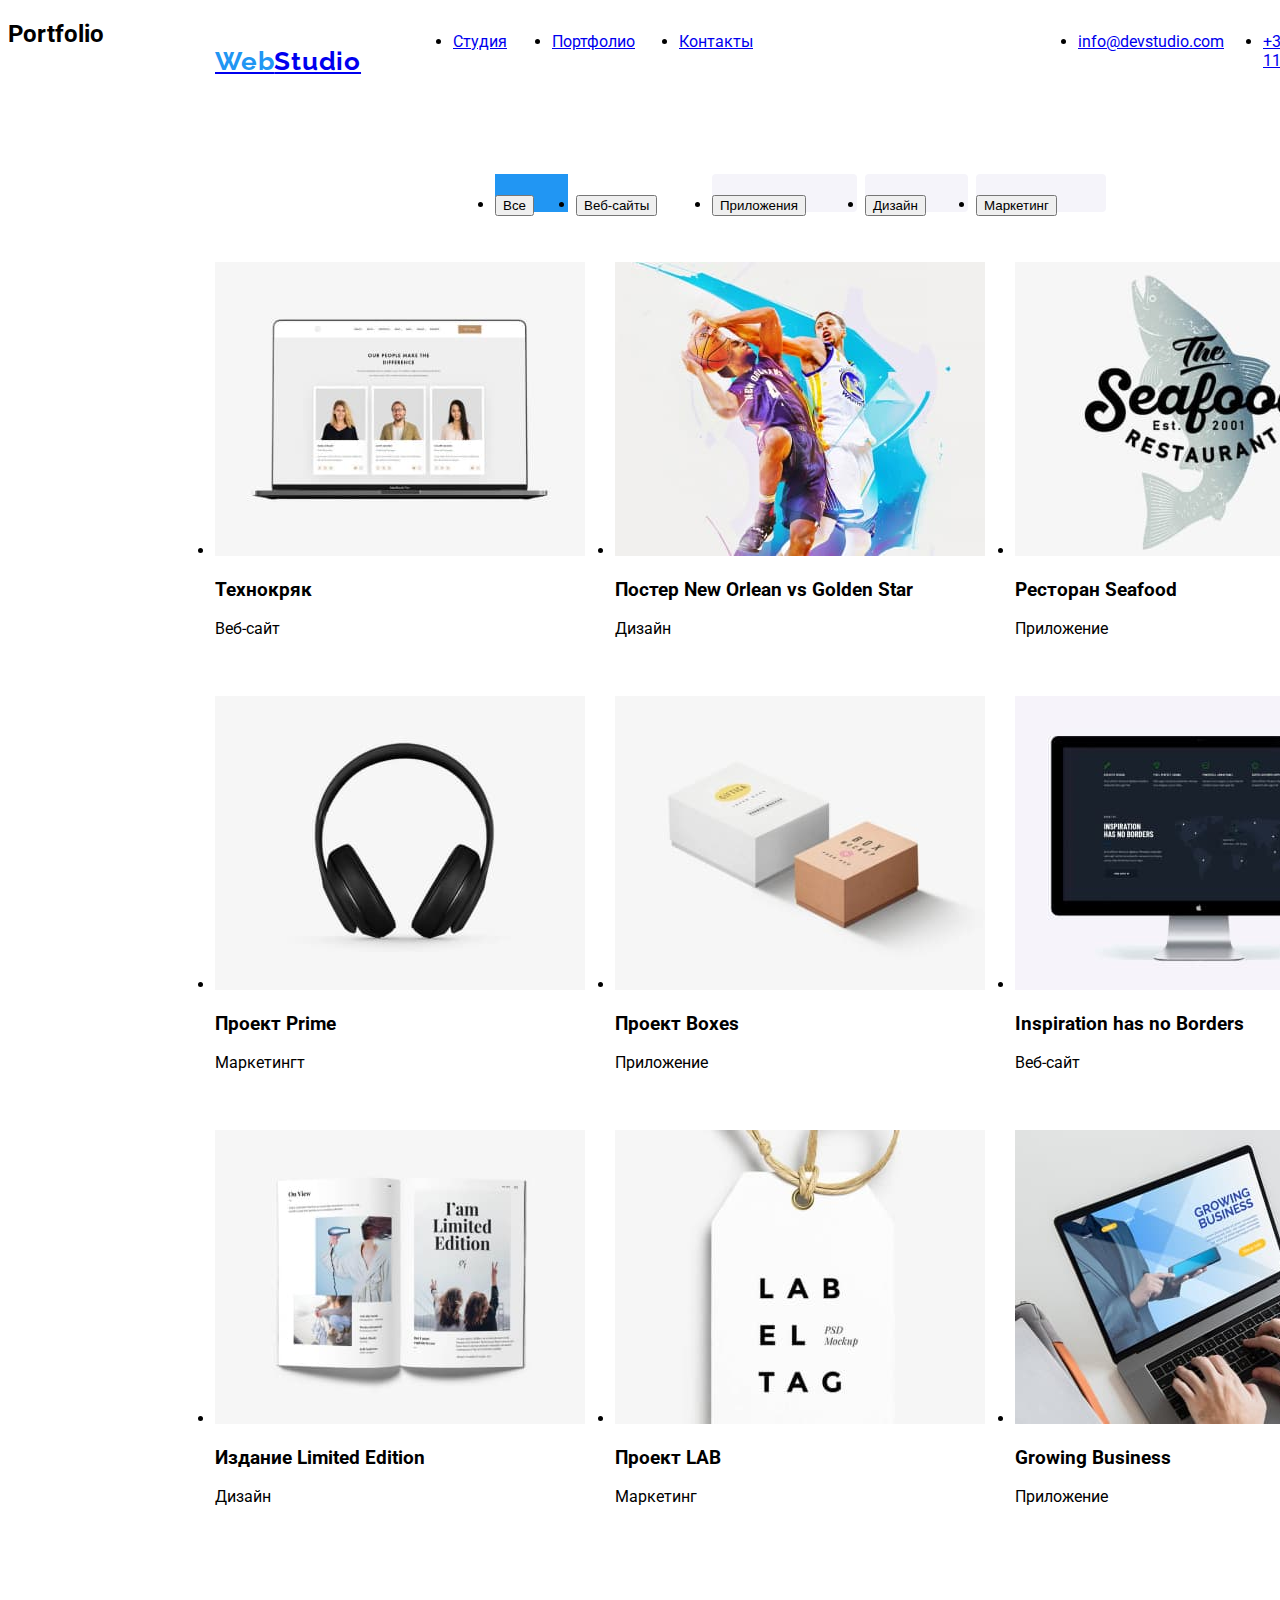
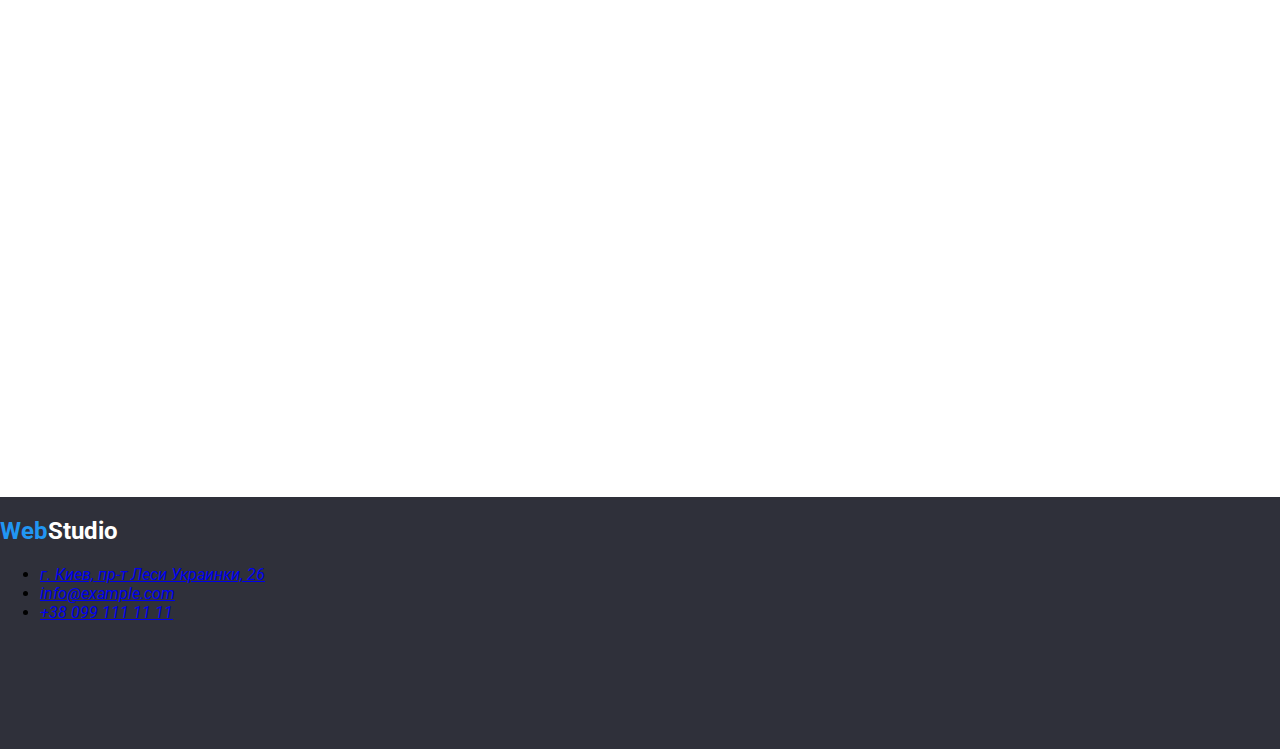
==== commit 7b953fa0: "2" ====
--- a/portfolio.html
+++ b/portfolio.html
@@ -19,7 +19,9 @@
     <!--верхняя линия-->
     <header class="header">
         <nav>
-            <h2 class="Web-Studio1"><a href="Web-Studio"></a><span class="accent">Web</span>Studio</h2>
+        <h2 class="Web-Studio1"><a href="Web-Studio"><span class="accent">Web</span>Studio</a></h2>
+        <!--<a href="WebStudio">WebStudio</a>-->
+        <!--h2 class="Web-Studio1"><a href="WebStudio">WebStudio</a></h2>-->
             <ul class="drei-cnopka">
                 <li class="Studio"><a href="Студия">Студия</a></li>
                 <li class="Portfolio"><a href="Портфолио">Портфолио</a></li>
@@ -29,7 +31,7 @@
     
         <ul>
             <li class="httpsinfodevstudio"><a href="https://info@devstudio.com" target="_blank" rel="">info@devstudio.com</a></li>
-            
+
             <li class="tel38096111111"><a href="tel:+380961111111">+38 096 111 11 11</a></li>
         </ul>
     
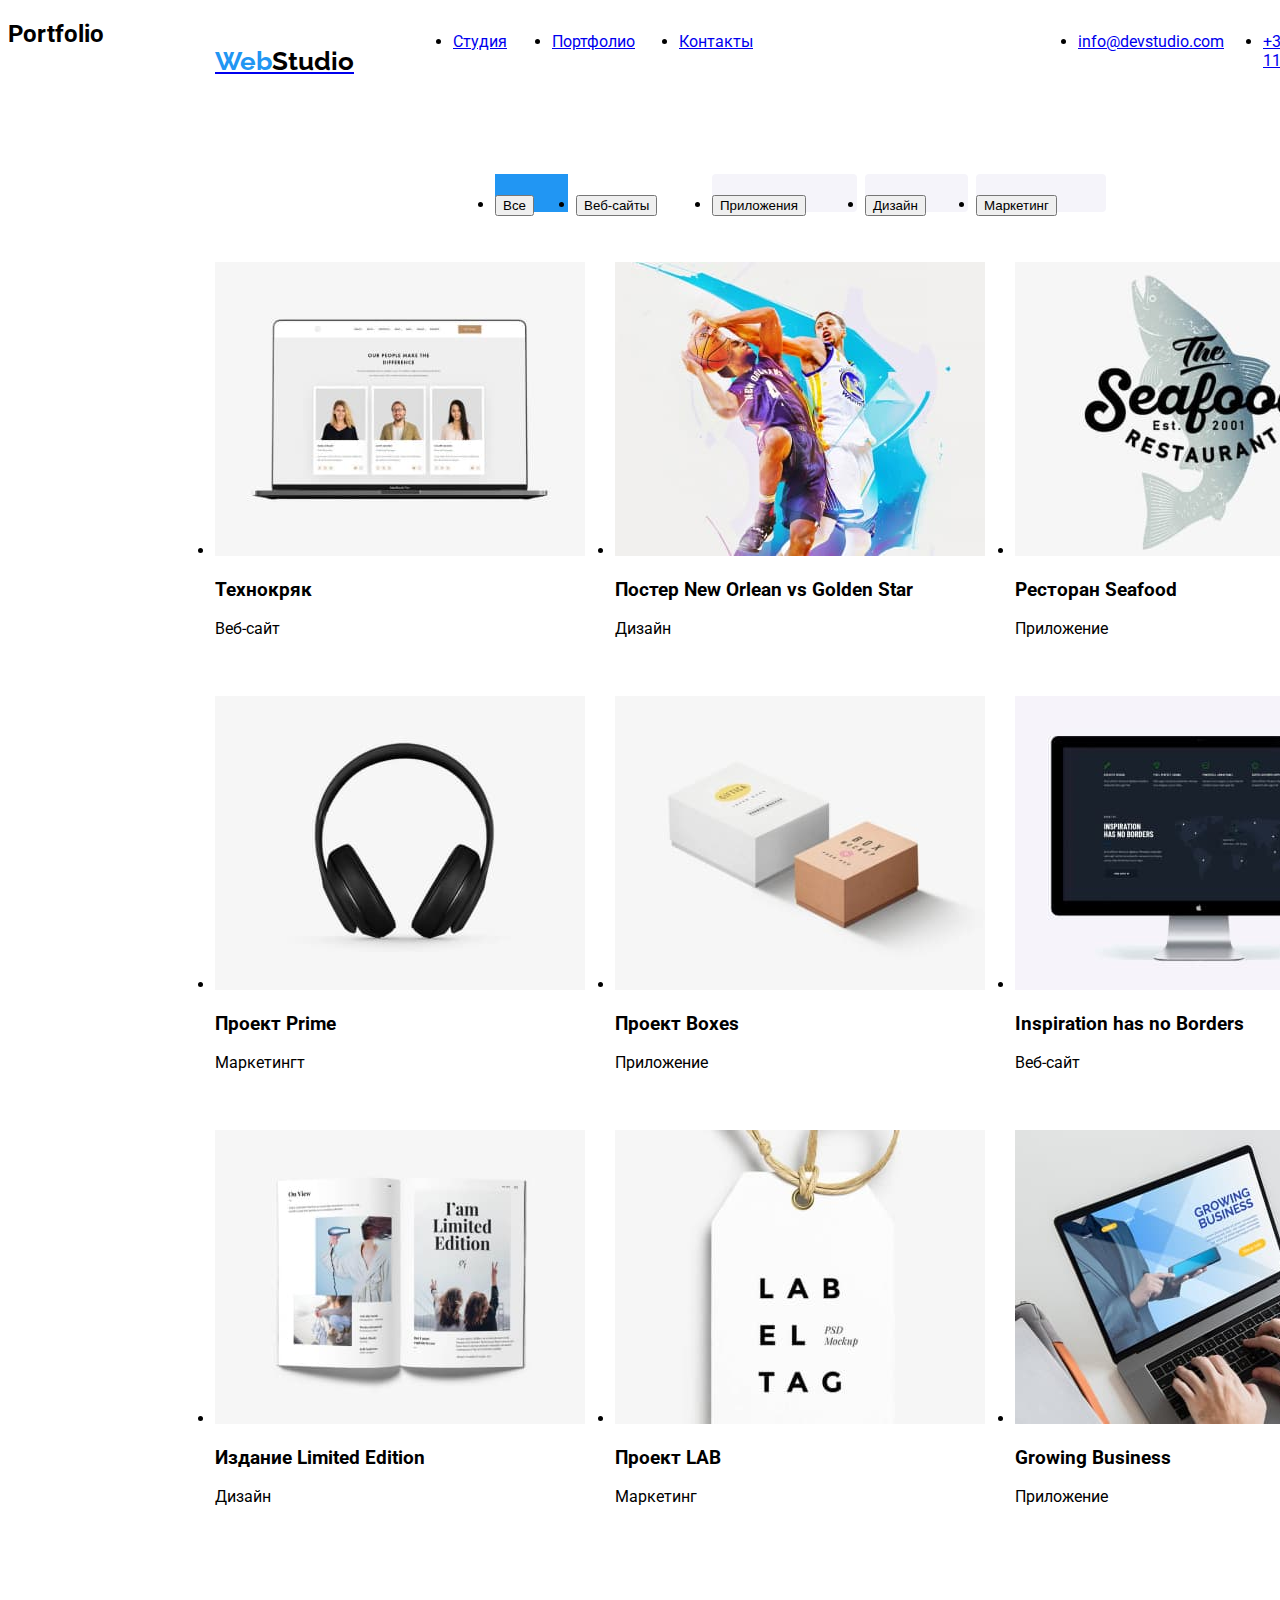
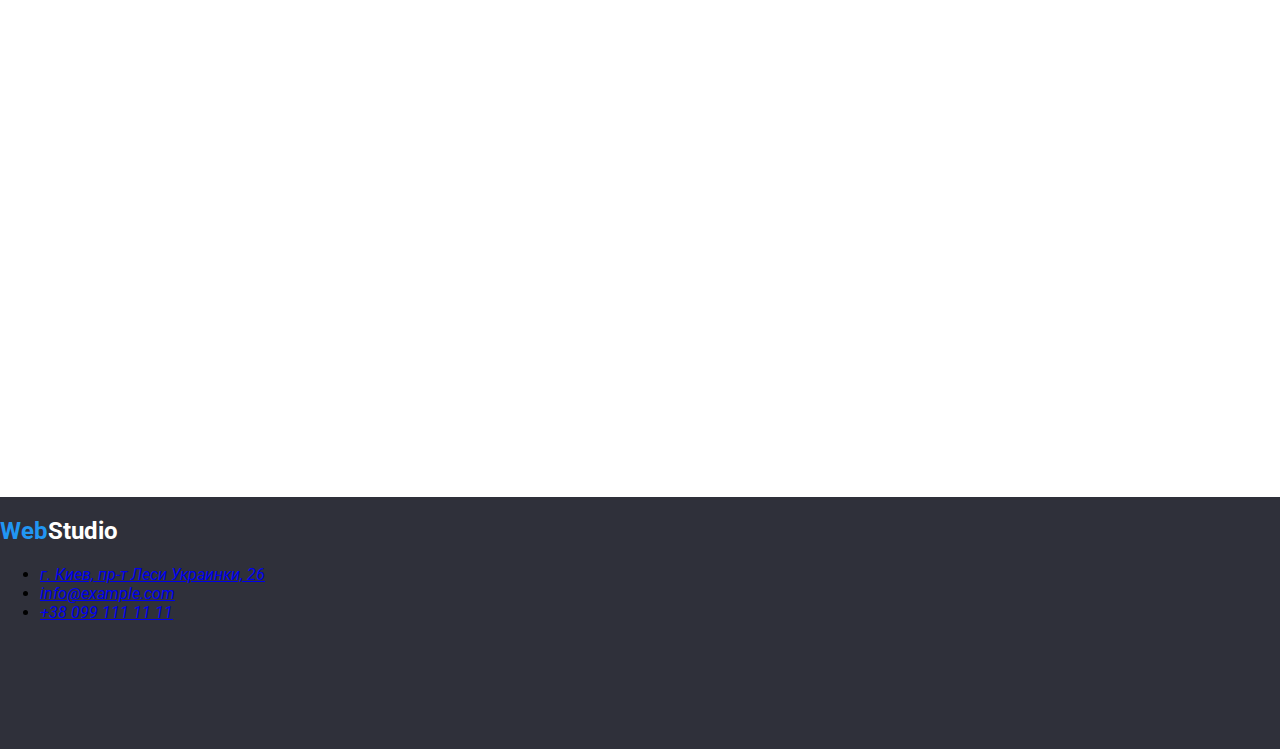
==== commit 6be70869: "коректив" ====
--- a/portfolio.html
+++ b/portfolio.html
@@ -19,7 +19,7 @@
     <!--верхняя линия-->
     <header class="header">
         <nav>
-        <h2 class="Web-Studio1"><a href="Web-Studio"><span class="accent">Web</span>Studio</a></h2>
+        <h2 class="Web-Studio1"><a href="Web-Studio"><span class="accent">Web</span><span class="accent1">Studio</span></a></h2>
         <!--<a href="WebStudio">WebStudio</a>-->
         <!--h2 class="Web-Studio1"><a href="WebStudio">WebStudio</a></h2>-->
             <ul class="drei-cnopka">
@@ -44,7 +44,7 @@
              
             <section>
                 <ul>
-                    <li class="all" id="">
+                    <li class="all" >
                         <h3><button class="" type="button">Все</button></h3>
                     </li>
     
--- a/css/style.css
+++ b/css/style.css
@@ -17,22 +17,21 @@
 }
 
 .Web-Studio1 {
-  position: absolute;
-  width: 145px;
-  height: 31px;
-  left: 215px;
-  top: 24px;
   font-family: Raleway;
   font-style: normal;
   font-weight: bold;
   font-size: 26px;
-  line-height: 0, 84;
-  /* identical to box height */
-
-  letter-spacing: 0.03em;
+  position: absolute;
+  width: 145px;
+  height: 31px;
+  left: 215px;
+  top: 24px;
 }
 .accent {
   color: #2196f3;
+}
+.accent1 {
+  color: black;
 }
 /**.drei-cnopka {
   font-family: Roboto;
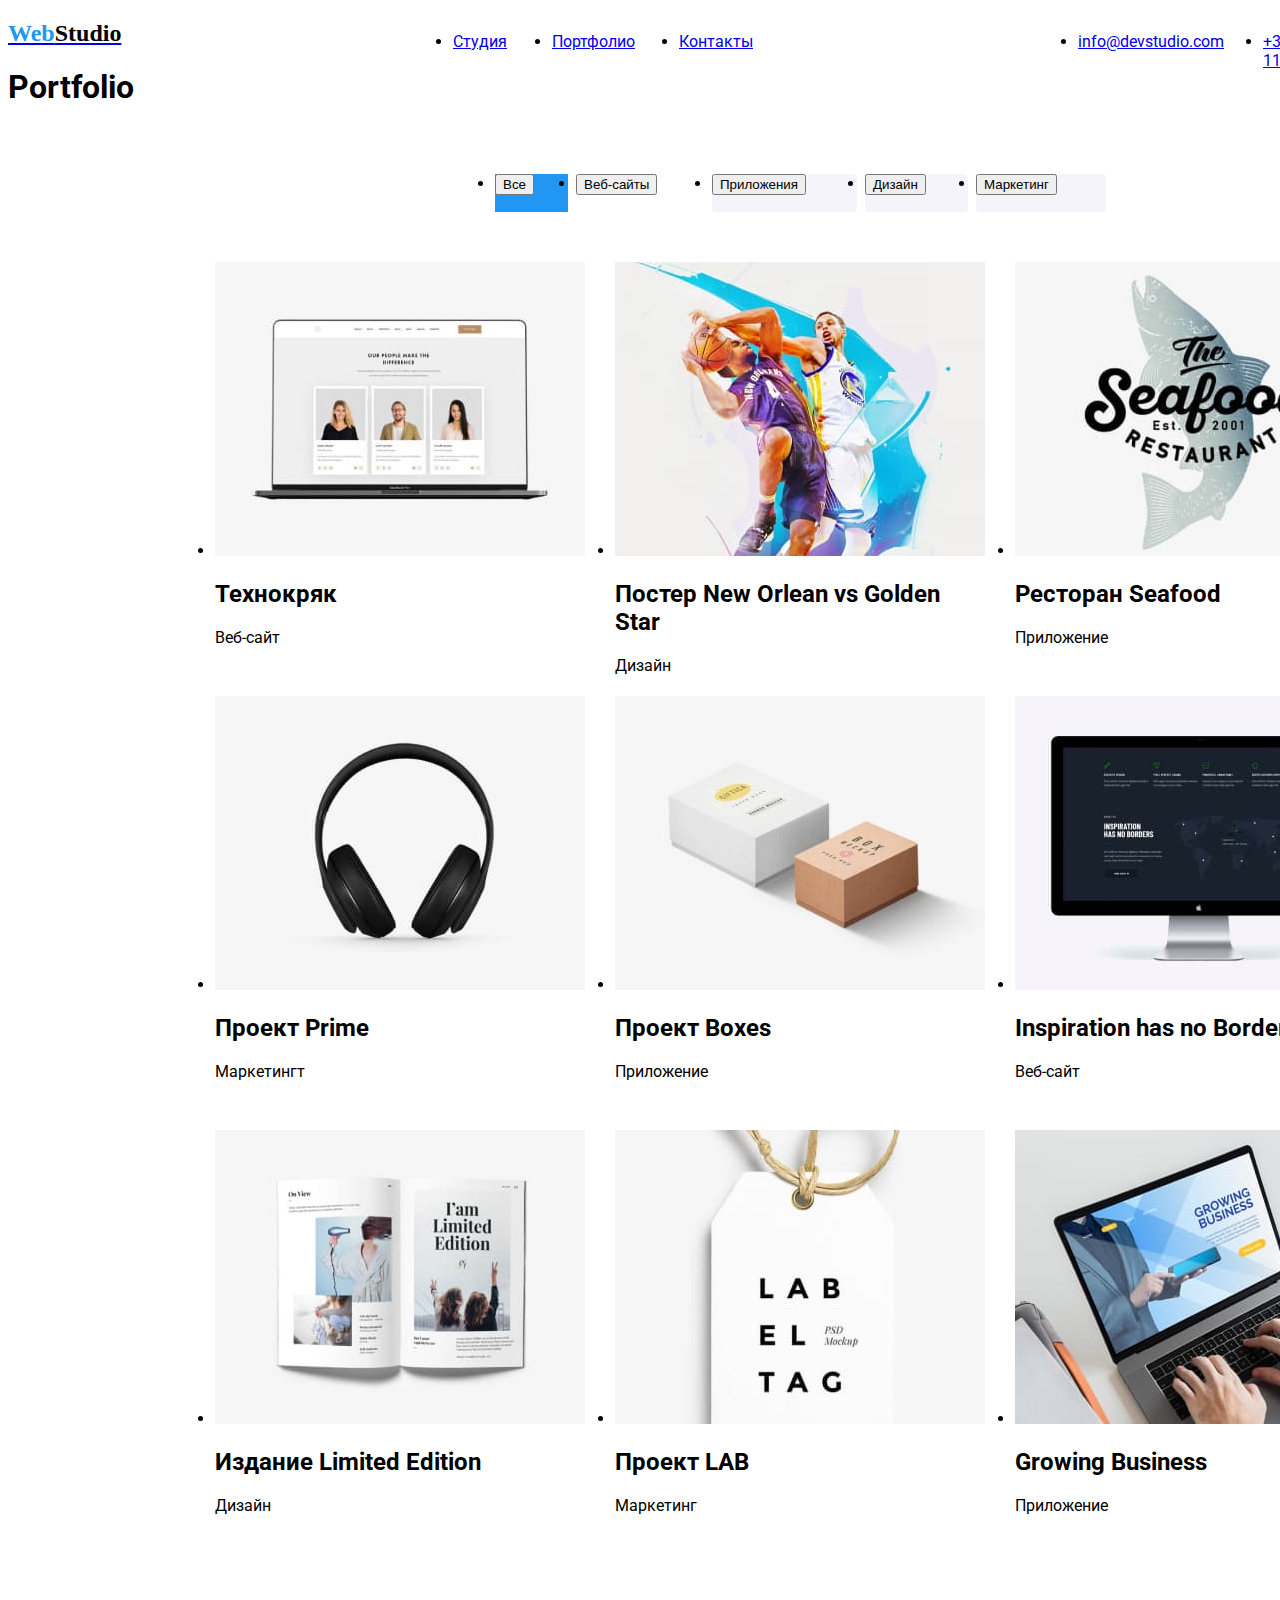
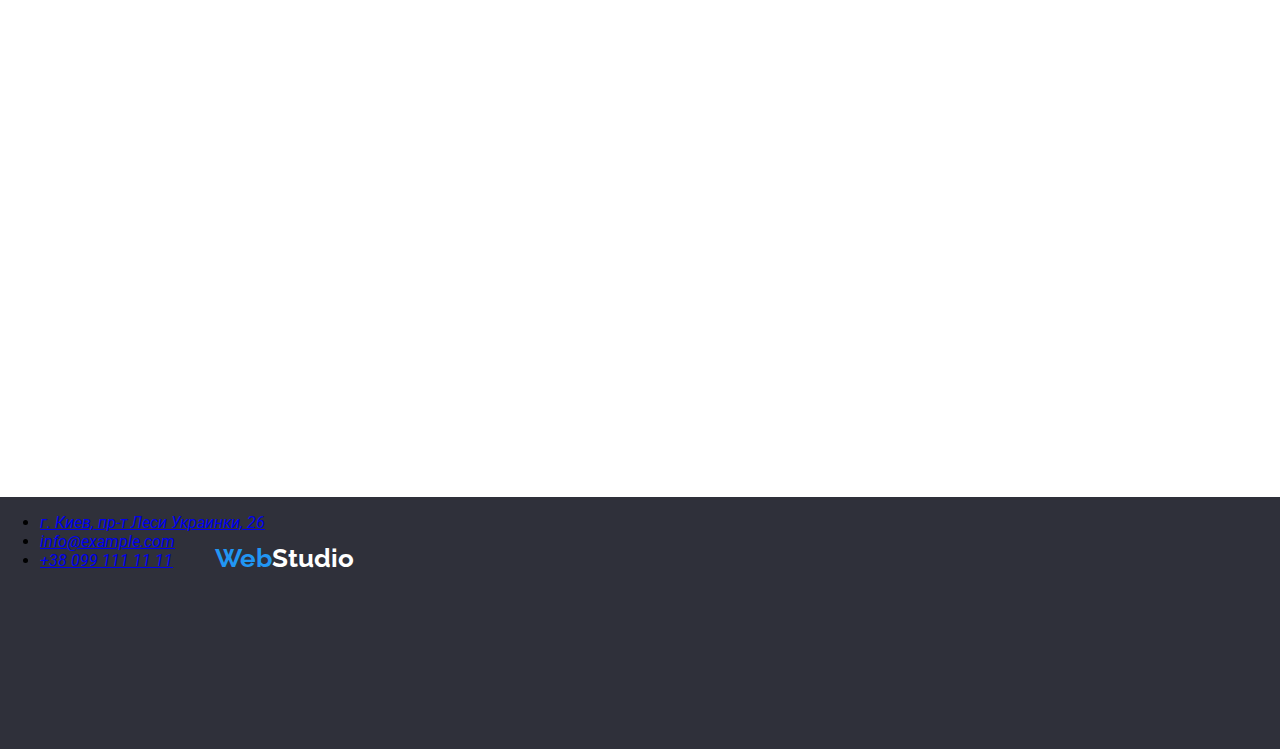
==== commit 04a206c2: "дз1" ====
--- a/portfolio.html
+++ b/portfolio.html
@@ -39,102 +39,89 @@
     
     <main> 
     
-        <section class="knopka"><h2>Portfolio</h2>
+        <section class="knopka"><h1>Portfolio</h1>
             <!--knopka-->
              
-            <section>
-                <ul>
-                    <li class="all" >
-                        <h3><button class="" type="button">Все</button></h3>
-                    </li>
+            
+            <ul>
+                <li class="all" >
+                    <button class="" type="button">Все</button>
+                </li>
     
-                    <li class="Web-site">
-                        <h3><button class="" type="button">Веб-сайты</button></h3>
-                    </li>
+                <li class="Web-site">
+                   <button class="" type="button">Веб-сайты</button>
+                </li>
     
-                    <li class="Applications">
-                        <h3><button class="" type="button">Приложения</button></h3>
-                    </li>
+                <li class="Applications">
+                    <button class="" type="button">Приложения</button>
+                </li>
     
-                    <li class="Disain">
-                        <h3><button class="" type="button">Дизайн</button></h3>
-                    </li>
+                <li class="Disain">
+                    <button class="" type="button">Дизайн</button>
+                </li>
     
-                    <li class="Marketing">
-                        <h3><button class="" type="button" href="">Маркетинг</button></h3>
-                    </li>
-                </ul>
-            </section>
-    
-            <!--foto-->
-            <section class="foto">
-    
-                <!--erste-->
-                <ul class="erste">
-    
-                    <li class="Technokryak">
-                        <img src="img/Technokryak.jpg" alt="Technokryak" width="370" height="294">
-                        <h3>Технокряк</h3>
-                        <p>Веб-сайт</p>
-                    </li>
-                    <li class="NewOrleanvsGoldenStar">
-                        <img src="img/NewOrleanvsGoldenStar.jpg" alt="New Orleanvs Golden Star" width="370" height="294">
-                        <h3>Постер New Orlean vs Golden Star</h3>
-                        <p>Дизайн</p>
-                    </li>
-                    <li class="Seafood">
-                        <img src="img/Seafood.jpg" alt="Seafood" width="370" height="294">
-                        <h3>Ресторан Seafood</h3>
-                        <p>Приложение</p>
-                    </li>
-    
-                </ul>
-    
-                <!--zweite-->
-                <ul class="zweite">
-    
-                    <li class="Prime" id="Prime">
-                        <img src="img/Prime.jpg" alt="Prime" width="370" height="294">
-                        <h3>Проект Prime</h3>
-                        <p>Маркетингт</p>
-                    </li>
-    
-                    <li class="Boxes">
-                        <img src="img/Boxes.jpg" alt="Boxes" width="370" height="294">
-                        <h3>Проект Boxes</h3>
-                        <p>Приложение</p>
-                    </li>
-    
-                    <li class="Borders">
-                        <img src="img/Borders.jpg" alt="Borders" width="370" height="294">
-                        <h3>Inspiration has no Borders</h3>
-                        <p>Веб-сайт</p>
-                    </li>
-    
-                </ul>
-    
-                <!--dritte-->
-                <ul class="dritte">
-    
-                    <li class="LimitedEdition">
-                        <img src="img/LimitedEdition.jpg" alt="Limited Edition" width="370" height="294">
-                        <h3>Издание Limited Edition</h3>
-                        <p>Дизайн</p>
-                    </li>
-    
-                    <li class="LAB" id="LAB">
-                        <img src="img/LAB.jpg" alt="LAB" width="370" height="294">
-                        <h3>Проект LAB</h3>
-                        <p>Маркетинг</p>
-                    </li>
-    
-                    <li class="Business">
-                        <img src="img/Business.jpg" alt="Business" width="370" height="294">
-                        <h3>Growing Business</h3>
-                        <p>Приложение</p>
-                    </li>
-                </ul>
-            </section>
+                <li class="Marketing">
+                    <button class="" type="button">Маркетинг</button>
+                </li>
+            </ul>
+
+            <ul>                             
+                <li class="Technokryak">
+                    <img src="img/Technokryak.jpg" alt="Technokryak" width="370" height="294">
+                    <h2>Технокряк</h2>
+                    <p>Веб-сайт</p>
+                </li>
+
+                <li class="NewOrleanvsGoldenStar">
+                    <img src="img/NewOrleanvsGoldenStar.jpg" alt="New Orleanvs Golden Star" width="370" height="294">
+                    <h2>Постер New Orlean vs Golden Star</h2>
+                    <p>Дизайн</p>
+                </li>
+
+                <li class="Seafood">
+                    <img src="img/Seafood.jpg" alt="Seafood" width="370" height="294">
+                    <h2>Ресторан Seafood</h2>
+                    <p>Приложение</p>
+                </li>
+            
+                <li class="Prime" id="Prime">
+                    <img src="img/Prime.jpg" alt="Prime" width="370" height="294">
+                    <h2>Проект Prime</h2>
+                    <p>Маркетингт</p>
+                </li>
+        
+                <li class="Boxes">
+                    <img src="img/Boxes.jpg" alt="Boxes" width="370" height="294">
+                    <h2>Проект Boxes</h2>
+                    <p>Приложение</p>
+                </li>
+        
+                <li class="Borders">
+                    <img src="img/Borders.jpg" alt="Borders" width="370" height="294">
+                    <h2>Inspiration has no Borders</h2>
+                    <p>Веб-сайт</p>
+                </li>
+        
+                    
+                <li class="LimitedEdition">
+                    <img src="img/LimitedEdition.jpg" alt="Limited Edition" width="370" height="294">
+                    <h2>Издание Limited Edition</h2>
+                    <p>Дизайн</p>
+                </li>
+        
+               <li class="LAB" id="LAB">
+                    <img src="img/LAB.jpg" alt="LAB" width="370" height="294">
+                    <h2>Проект LAB</h2>
+                    <p>Маркетинг</p>
+                  </li>
+        
+                <li class="Business">
+                    <img src="img/Business.jpg" alt="Business" width="370" height="294">
+                    <h2>Growing Business</h2>
+                    <p>Приложение</p>
+                 </li>
+            </ul>
+            
         </section>
     
     </main>
--- a/css/style.css
+++ b/css/style.css
@@ -16,7 +16,7 @@
   top: 0px;
 }
 
-.Web-Studio1 {
+.Web-Studio {
   font-family: Raleway;
   font-style: normal;
   font-weight: bold;
@@ -26,6 +26,7 @@
   height: 31px;
   left: 215px;
   top: 24px;
+  color: #2196f3;
 }
 .accent {
   color: #2196f3;
@@ -125,6 +126,7 @@
 }
 
 /**особенности**/
+.
 
 /**.peculiarities1 {
   position: absolute;
